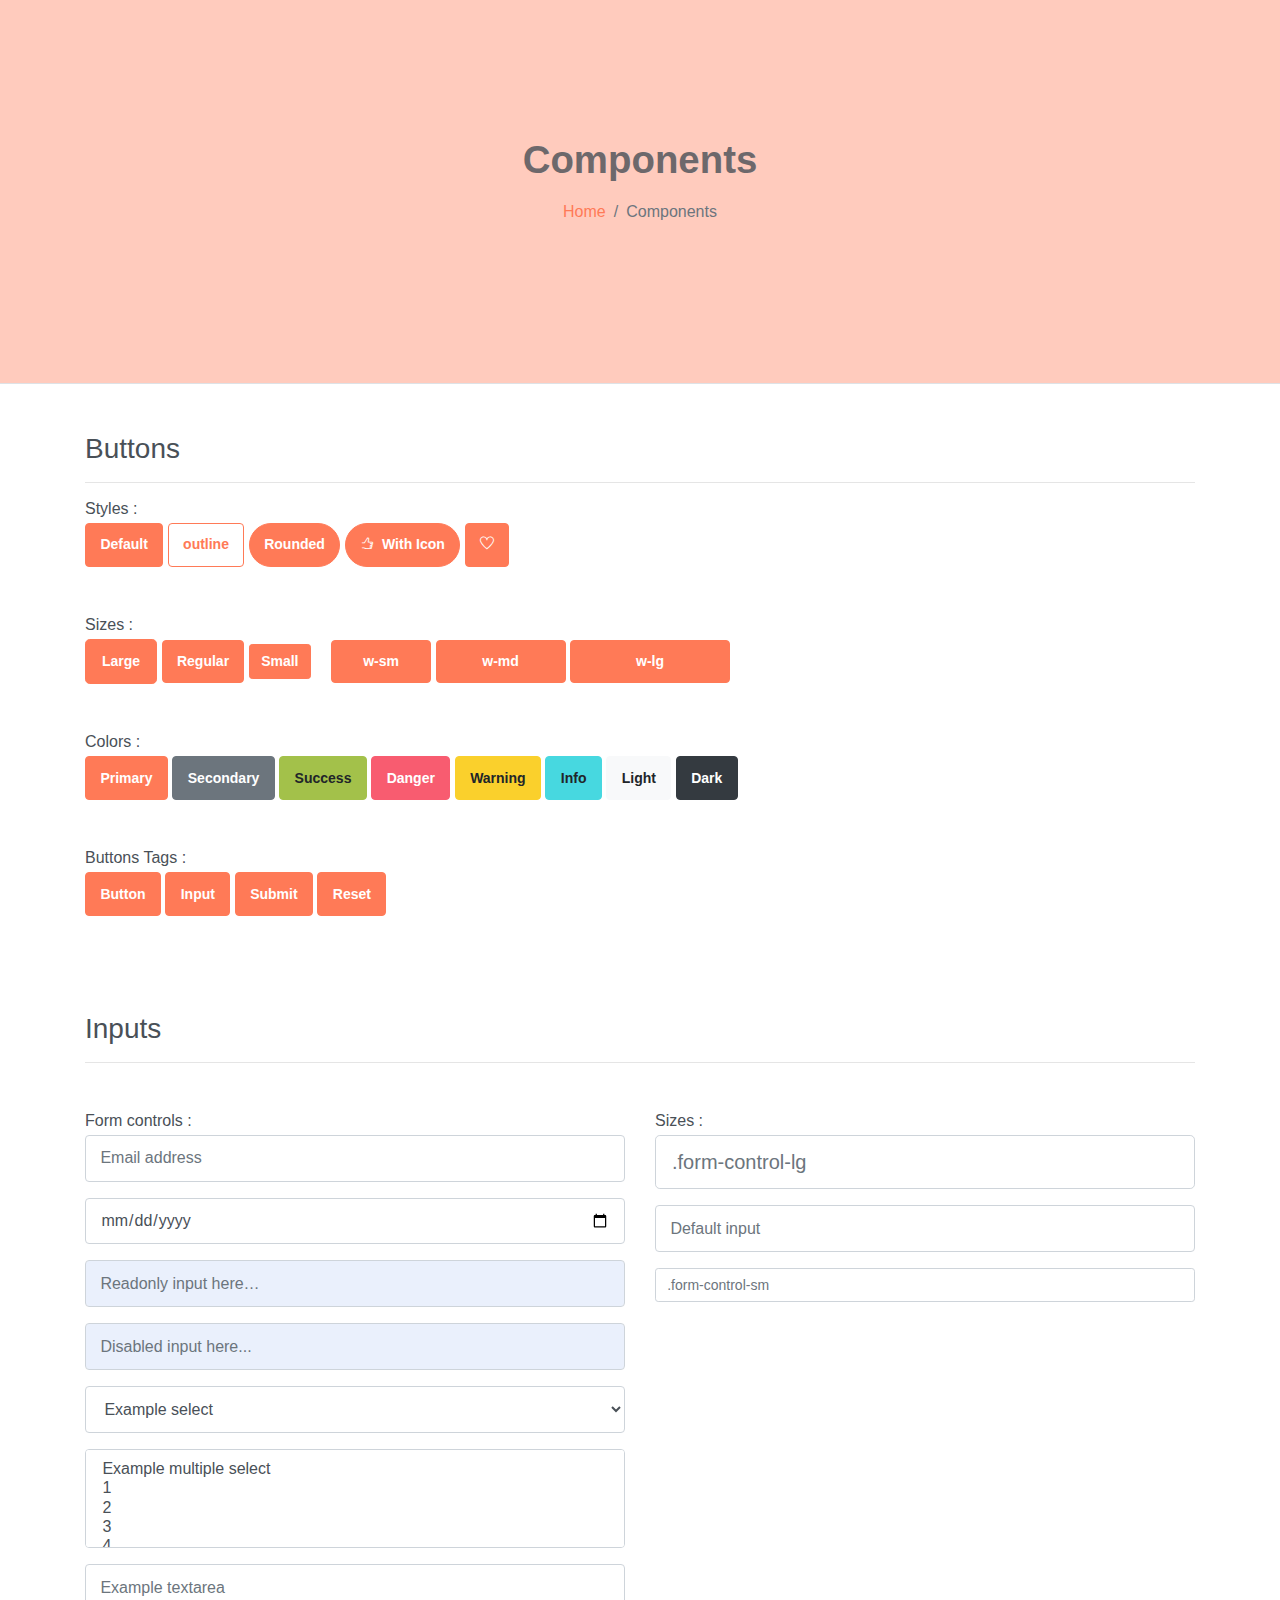
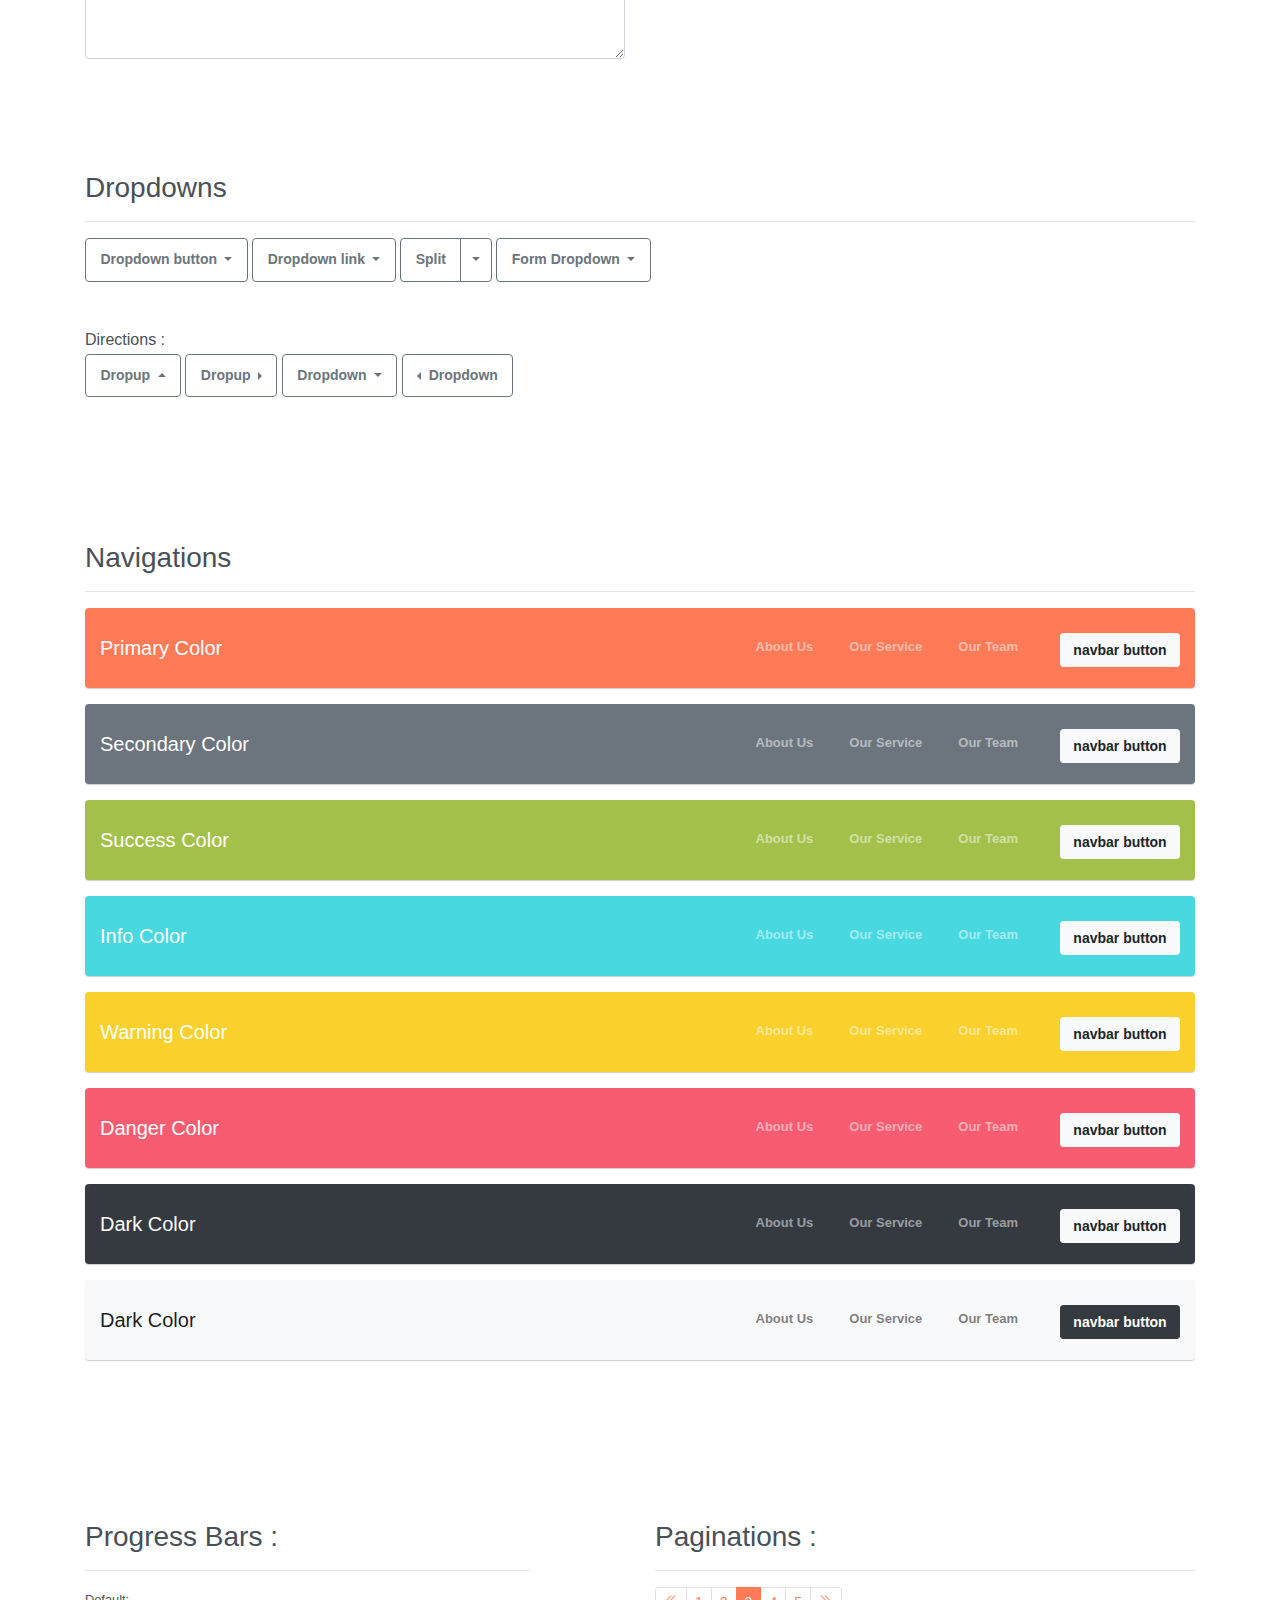
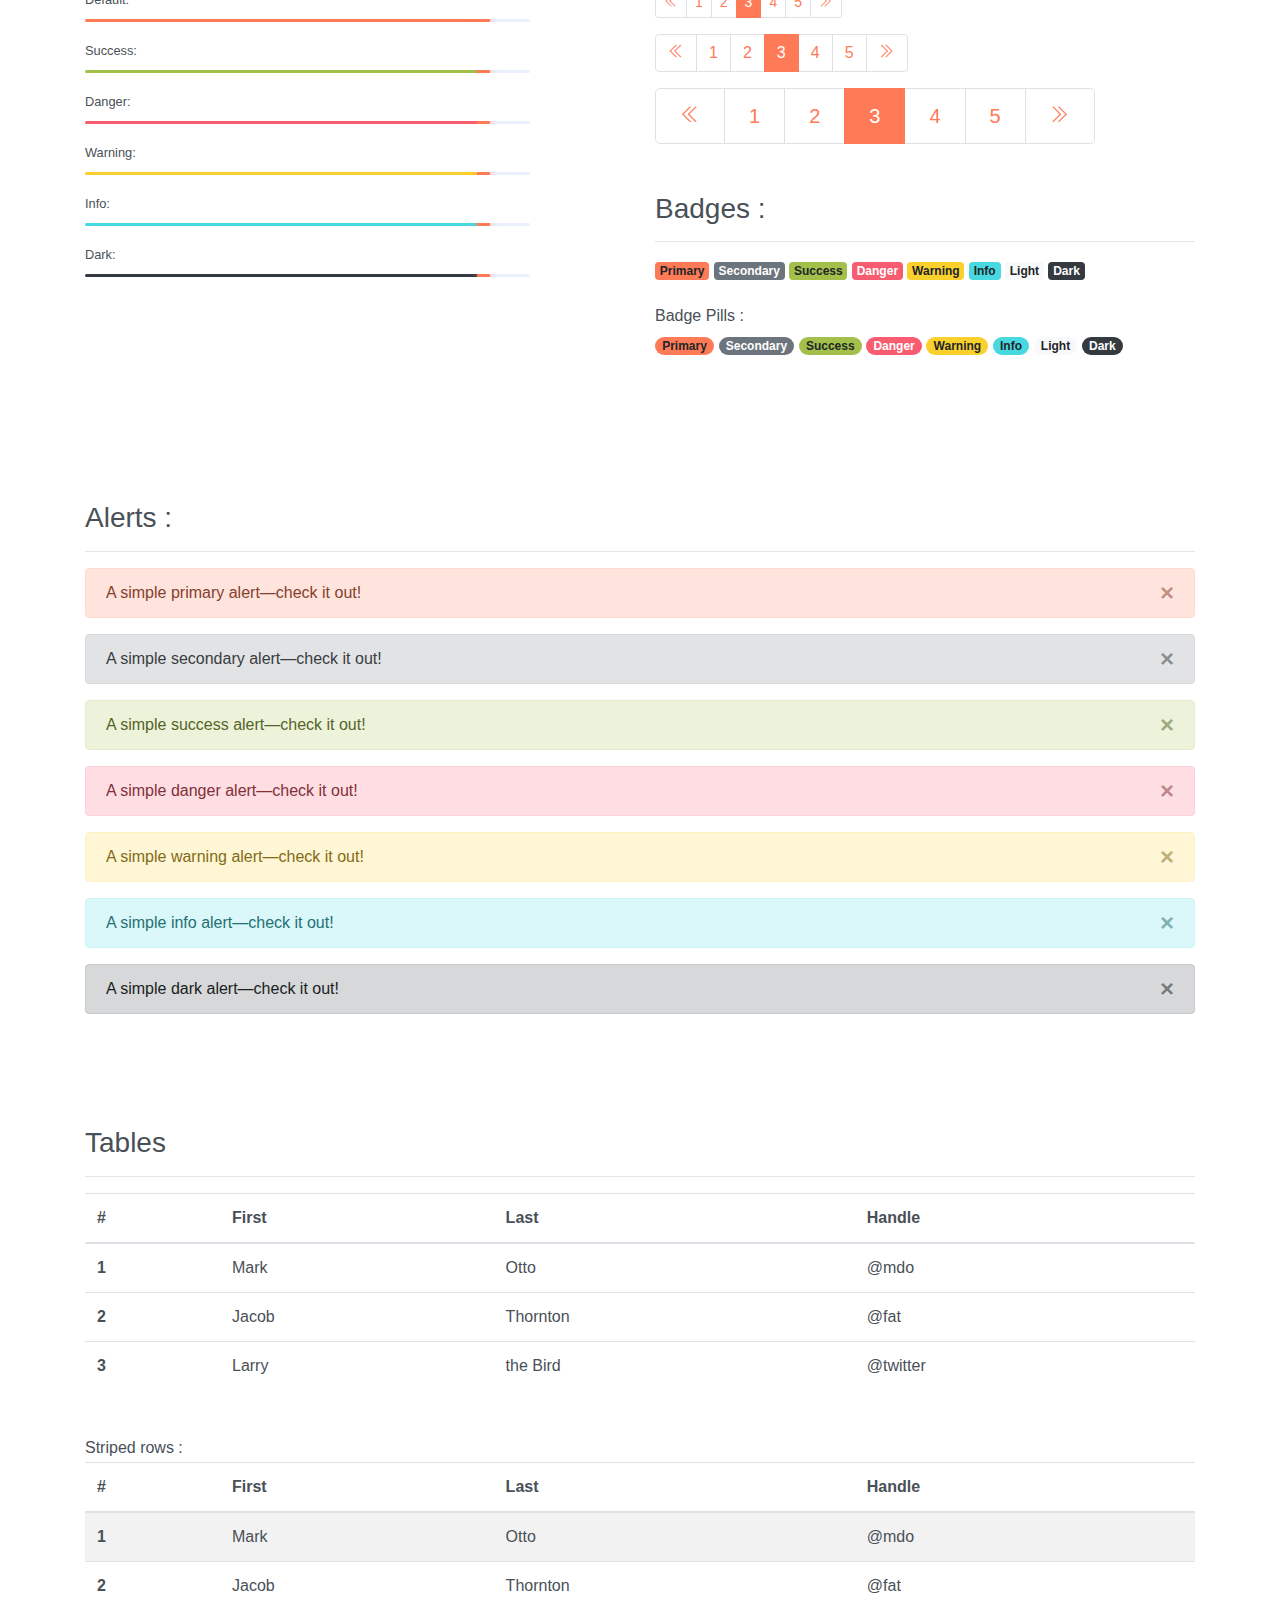
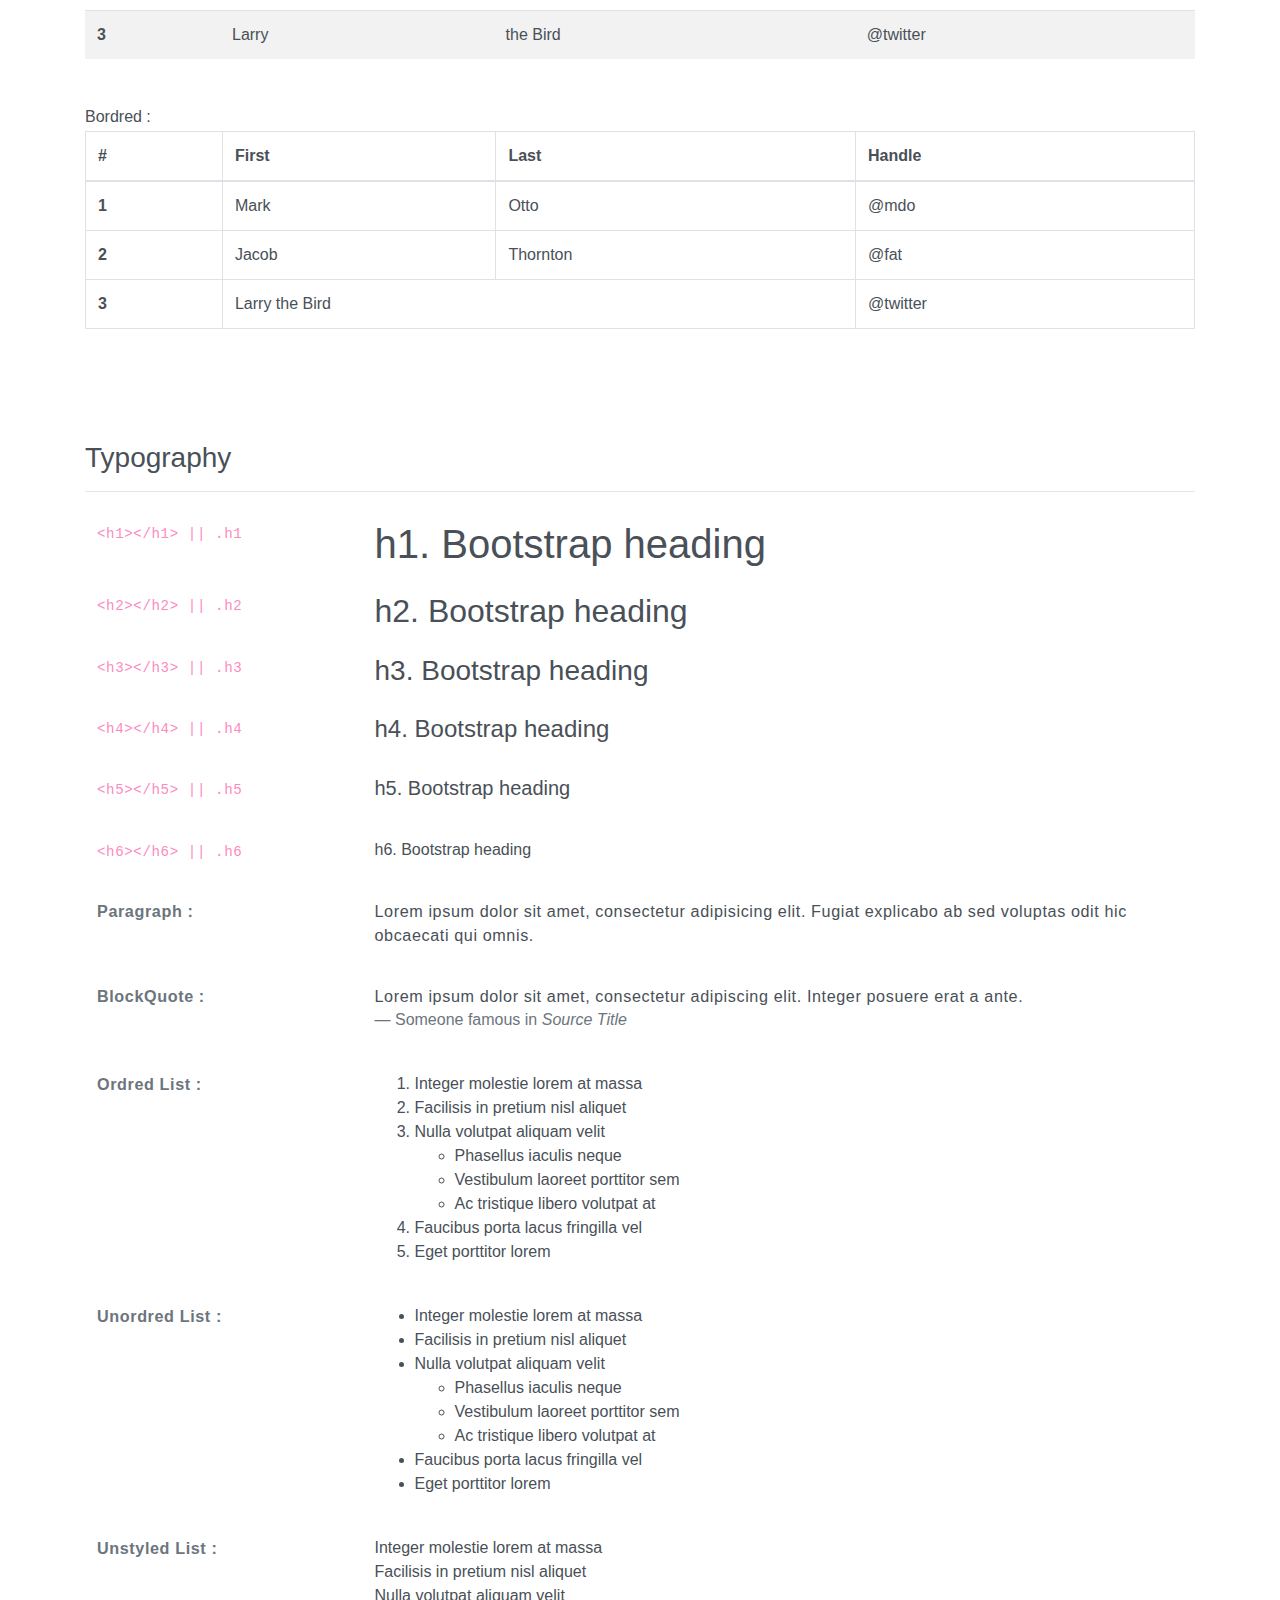
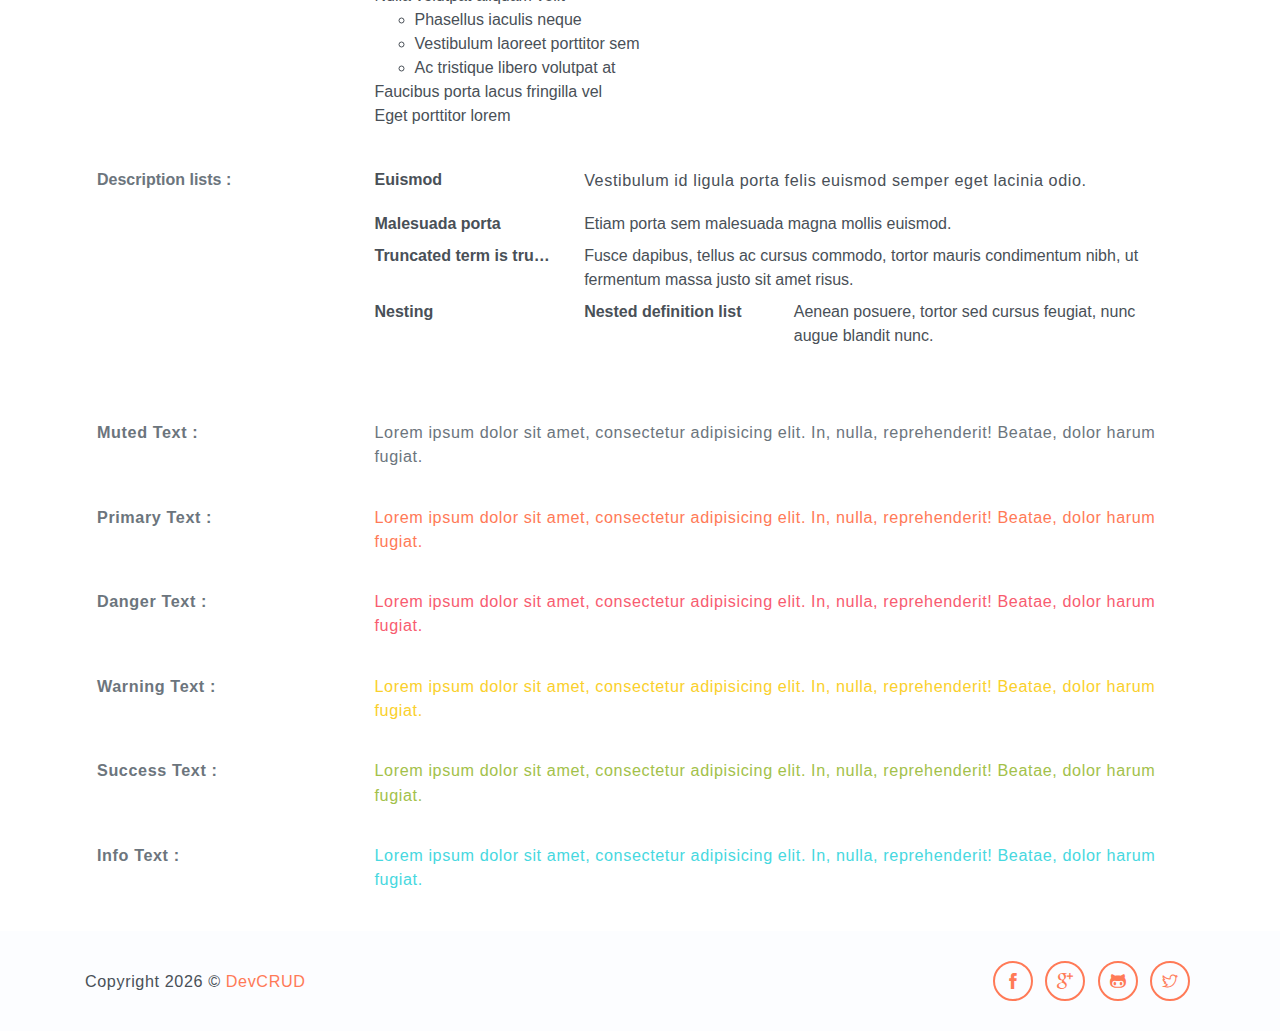
==== components.html @ 2255eb18 "Template changed" ====
<!DOCTYPE html>
<html lang="en">
<head>
   <meta charset="utf-8">
   <meta name="viewport" content="width=device-width, initial-scale=1, shrink-to-fit=no">
   <meta name="description" content="Start your development with Steller landing page.">
   <meta name="author" content="Devcrud">
   <title>Steller | Components</title>
   <!-- font icons -->
   <link rel="stylesheet" href="assets/vendors/themify-icons/css/themify-icons.css">
   <!-- Bootstrap + Steller  -->
   <link rel="stylesheet" href="assets/css/steller.css">
</head>
<body>

   <!-- Page Header -->
   <header class="header header-mini"> 
      <div class="header-title">Components</div> 
      <nav aria-label="breadcrumb">
         <ol class="breadcrumb">
            <li class="breadcrumb-item"><a href="/">Home</a></li>
            <li class="breadcrumb-item active" aria-current="page">Components</li>
         </ol>
      </nav>
   </header> <!-- End Of Page Header -->

   <!-- main content -->
   <div class="container">

      <!-- Buttons -->
      <h3 class="mt-5">Buttons</h3>
      <hr>
      <h6 class="section-secondary-title">Styles :</h6>
      <button class="btn btn-primary">Default</button>
      <button class="btn btn-outline-primary">outline</button>
      <button class="btn btn-primary rounded">Rounded</button>
      <button class="btn btn-primary rounded"><i class="ti-thumb-up pr-1"></i> With Icon</button>
      <button class="btn btn-primary circle"><i class="ti-heart"></i></button>

      <h6 class="section-secondary-title mt-5">Sizes :</h6>
      <button class="btn btn-primary btn-lg">Large</button>
      <button class="btn btn-primary ">Regular</button>
      <button class="btn btn-primary btn-sm">Small</button>
      <button class="btn btn-primary w-sm ml-3">w-sm</button>
      <button class="btn btn-primary w-md">w-md</button>
      <button class="btn btn-primary w-lg">w-lg</button>

      <h6 class="section-secondary-title mt-5">Colors :</h6>          
      <button type="button" class="btn btn-primary">Primary</button>
      <button type="button" class="btn btn-secondary">Secondary</button>
      <button type="button" class="btn btn-success">Success</button>
      <button type="button" class="btn btn-danger">Danger</button>
      <button type="button" class="btn btn-warning">Warning</button>
      <button type="button" class="btn btn-info">Info</button>
      <button type="button" class="btn btn-light">Light</button>
      <button type="button" class="btn btn-dark">Dark</button>

      <h6 class="section-secondary-title mt-5">Buttons Tags :</h6>
      <button class="btn btn-primary" type="submit">Button</button>
      <input class="btn btn-primary" type="button" value="Input">
      <input class="btn btn-primary" type="submit" value="Submit">
      <input class="btn btn-primary" type="reset" value="Reset">
      
      <!-- devider -->
      <div class="py-5"></div>

      <!-- Inputs -->
      <h3>Inputs</h3>
      <hr>
      <div class="row mt-5">
         <div class="col-md-6">
            <h6 class="section-secondary-title">Form controls :</h6>        
            <div class="form-group">
               <input type="email" class="form-control" id="exampleFormControlInput1" placeholder="Email address">
            </div>
            <div class="form-group">
               <input type="date" class="form-control" id="exampleFormControlInput1" placeholder="Date">
            </div>
            <div class="form-group">
               <input class="form-control" type="text" placeholder="Readonly input here…" readonly>
            </div>
            <div class="form-group">
               <input class="form-control" id="disabledInput" type="text" placeholder="Disabled input here..." disabled>
            </div>
            <div class="form-group">
               <select class="form-control" id="exampleFormControlSelect1">
                  <option>Example select</option>
                  <option>1</option>
                  <option>2</option>
                  <option>3</option>
                  <option>4</option>
                  <option>5</option>
               </select>
            </div>
            <div class="form-group">
               <select multiple class="form-control" id="exampleFormControlSelect2">
                  <option>Example multiple select</option>
                  <option>1</option>
                  <option>2</option>
                  <option>3</option>
                  <option>4</option>
                  <option>5</option>
               </select>
            </div>
            <div class="form-group">
               <textarea class="form-control" id="exampleFormControlTextarea1" rows="3" placeholder="Example textarea"></textarea>
            </div>
         </div>
         <div class="col-md-6">
            <h6 class="section-secondary-title">Sizes :</h6>    
            <div class="form-group">
               <input class="form-control form-control-lg" type="text" placeholder=".form-control-lg">             
            </div>
            <div class="form-group">
               <input class="form-control" type="text" placeholder="Default input">
            </div>
            <div class="form-group">
               <input class="form-control form-control-sm" type="text" placeholder=".form-control-sm"> 
            </div>
         </div>
      </div> <!-- end of inputs -->   

      <!-- devider -->
      <div class="py-5"></div>             

      <!-- Dropdowns -->
      <h3 class="components-section-title font-weight-normal">Dropdowns</h3>
      <hr>
      <div class="dropdown d-inline-block">
         <button class="btn btn-outline-secondary dropdown-toggle" type="button" id="dropdownMenuButton" data-toggle="dropdown" aria-haspopup="true" aria-expanded="false">
         Dropdown button
         </button>
         <div class="dropdown-menu" aria-labelledby="dropdownMenuButton">
         <a class="dropdown-item" href="#">Action</a>
         <a class="dropdown-item" href="#">Another action</a>
         <a class="dropdown-item" href="#">Something else here</a>
         </div>
      </div>
      <div class="dropdown d-inline-block">
         <a class="btn btn-outline-secondary dropdown-toggle" href="#" role="button" id="dropdownMenuLink" data-toggle="dropdown" aria-haspopup="true" aria-expanded="false">
            Dropdown link
         </a>
         <div class="dropdown-menu" aria-labelledby="dropdownMenuLink">
            <a class="dropdown-item" href="#">Action</a>
            <a class="dropdown-item" href="#">Another action</a>
            <a class="dropdown-item" href="#">Something else here</a>
         </div>
      </div>
      <div class="btn-group">
         <button type="button" class="btn btn-outline-secondary">Split</button>
         <button type="button" class="btn btn-outline-secondary dropdown-toggle dropdown-toggle-split" data-toggle="dropdown" aria-haspopup="true" aria-expanded="false">
         <span class="sr-only">Toggle Dropdown</span>
         </button>
         <div class="dropdown-menu">
            <a class="dropdown-item" href="#">Action</a>
            <a class="dropdown-item" href="#">Another action</a>
            <a class="dropdown-item" href="#">Something else here</a>
            <div class="dropdown-divider"></div>
            <a class="dropdown-item" href="#">Separated link</a>
         </div>
      </div>
      <div class="btn-group">
         <button class="btn btn-outline-secondary dropdown-toggle" type="button" id="dropdownMenuButton" data-toggle="dropdown" aria-haspopup="true" aria-expanded="false">
            Form Dropdown
         </button>
         <div class="dropdown-menu form">
            <form class="px-4 py-3">
               <div class="form-group">
                  <input type="email" class="form-control" id="exampleDropdownFormEmail1" placeholder="email@example.com">
               </div>
               <div class="form-group">
                  <input type="password" class="form-control" id="exampleDropdownFormPassword1" placeholder="Password">
               </div>
               <div class="form-check mb-3">
                  <input type="checkbox" class="form-check-input" id="dropdownCheck">
                  <label class="form-check-label" for="dropdownCheck">
                     Remember me
                  </label>
               </div>
               <button type="submit" class="btn btn-primary btn-block">Sign in</button>
            </form>
            <div class="dropdown-divider"></div>
            <a class="dropdown-item" href="#"><small>New around here? Sign up</small></a>
            <a class="dropdown-item" href="#"><small>Forgot password?</small></a>
         </div>
      </div>       
      <h6 class="section-secondary-title mt-5">Directions :</h6>  
      <div class="btn-group dropup">
         <button type="button" class="btn btn-outline-secondary dropdown-toggle" data-toggle="dropdown" aria-haspopup="true" aria-expanded="false">
            Dropup
         </button>
         <div class="dropdown-menu">
            <a class="dropdown-item" href="#">Action</a>
            <a class="dropdown-item" href="#">Another action</a>
            <a class="dropdown-item" href="#">Something else here</a>
            <div class="dropdown-divider"></div>
            <a class="dropdown-item" href="#">Separated link</a>
         </div>
      </div>
      <div class="btn-group dropright">
         <button type="button" class="btn btn-outline-secondary dropdown-toggle" data-toggle="dropdown" aria-haspopup="true" aria-expanded="false">
            Dropup
         </button>
         <div class="dropdown-menu">
            <a class="dropdown-item" href="#">Action</a>
            <a class="dropdown-item" href="#">Another action</a>
            <a class="dropdown-item" href="#">Something else here</a>
            <div class="dropdown-divider"></div>
            <a class="dropdown-item" href="#">Separated link</a>
         </div>
      </div>
      <div class="btn-group">
         <button type="button" class="btn btn-outline-secondary dropdown-toggle" data-toggle="dropdown" aria-haspopup="true" aria-expanded="false">
            Dropdown
         </button>
         <div class="dropdown-menu">
            <a class="dropdown-item" href="#">Action</a>
            <a class="dropdown-item" href="#">Another action</a>
            <a class="dropdown-item" href="#">Something else here</a>
            <div class="dropdown-divider"></div>
            <a class="dropdown-item" href="#">Separated link</a>
         </div>
      </div>
      <div class="btn-group dropleft">
         <button type="button" class="btn btn-outline-secondary dropdown-toggle" data-toggle="dropdown" aria-haspopup="true" aria-expanded="false">
            Dropdown
         </button>
         <div class="dropdown-menu">
            <a class="dropdown-item" href="#">Action</a>
            <a class="dropdown-item" href="#">Another action</a>
            <a class="dropdown-item" href="#">Something else here</a>
            <div class="dropdown-divider"></div>
            <a class="dropdown-item" href="#">Separated link</a>
         </div>
      </div> <!-- end of Dropdowns -->  

      <!-- devider -->
      <div class="py-5"></div>   

      <!-- navbars -->
      <h3 class="components-section-title font-weight-normal mt-5">Navigations</h3>
      <hr>
      <nav class="navbar navbar-expand-sm navbar-dark bg-primary rounded shadow mb-3">
         <div class="container">
            <a class="navbar-brand" href="#">Primary Color</a>
            <button class="navbar-toggler ml-auto" type="button" data-toggle="collapse" data-target="#navbarSupportedContent" aria-controls="navbarSupportedContent" aria-expanded="false" aria-label="Toggle navigation">
            <span class="navbar-toggler-icon"></span>
            </button>
            <div class="collapse navbar-collapse" id="navbarSupportedContent">
               <ul class="navbar-nav ml-auto"> 
                  <li class="nav-item">
                     <a class="nav-link" href="#about">About Us</a>
                  </li>
                  <li class="nav-item">
                     <a class="nav-link" href="#service">Our Service</a>
                  </li>
                  <li class="nav-item">
                     <a class="nav-link" href="#team">Our Team</a>
                  </li>
                  <li class="nav-item">
                     <a href="#book-table" class="ml-4 mt-1 btn btn-light btn-sm">navbar button</a>
                  </li>
               </ul>                       
            </div>
         </div>
      </nav>
      <nav class="navbar navbar-expand-sm navbar-dark bg-secondary rounded shadow mb-3">
         <div class="container">
            <a class="navbar-brand" href="#">Secondary Color</a>
            <button class="navbar-toggler ml-auto" type="button" data-toggle="collapse" data-target="#navbarSupportedContent" aria-controls="navbarSupportedContent" aria-expanded="false" aria-label="Toggle navigation">
            <span class="navbar-toggler-icon"></span>
            </button>
            <div class="collapse navbar-collapse" id="navbarSupportedContent">
               <ul class="navbar-nav ml-auto"> 
                  <li class="nav-item">
                     <a class="nav-link" href="#about">About Us</a>
                  </li>
                  <li class="nav-item">
                     <a class="nav-link" href="#service">Our Service</a>
                  </li>
                  <li class="nav-item">
                     <a class="nav-link" href="#team">Our Team</a>
                  </li>
                  <li class="nav-item">
                     <a href="#book-table" class="ml-4 mt-1 btn btn-light btn-sm">navbar button</a>
                  </li>
               </ul>                       
            </div>
         </div>
      </nav>
      <nav class="navbar navbar-expand-sm navbar-dark bg-success rounded shadow mb-3">
         <div class="container">
            <a class="navbar-brand" href="#">Success Color</a>
            <button class="navbar-toggler ml-auto" type="button" data-toggle="collapse" data-target="#navbarSupportedContent" aria-controls="navbarSupportedContent" aria-expanded="false" aria-label="Toggle navigation">
            <span class="navbar-toggler-icon"></span>
            </button>
            <div class="collapse navbar-collapse" id="navbarSupportedContent">
               <ul class="navbar-nav ml-auto"> 
                  <li class="nav-item">
                     <a class="nav-link" href="#about">About Us</a>
                  </li>
                  <li class="nav-item">
                     <a class="nav-link" href="#service">Our Service</a>
                  </li>
                  <li class="nav-item">
                     <a class="nav-link" href="#team">Our Team</a>
                  </li>
                  <li class="nav-item">
                     <a href="#book-table" class="ml-4 mt-1 btn btn-light btn-sm">navbar button</a>
                  </li>
               </ul>                       
            </div>
         </div>
      </nav>
      <nav class="navbar navbar-expand-sm navbar-dark bg-info rounded shadow mb-3">
         <div class="container">
            <a class="navbar-brand" href="#">Info Color</a>
            <button class="navbar-toggler ml-auto" type="button" data-toggle="collapse" data-target="#navbarSupportedContent" aria-controls="navbarSupportedContent" aria-expanded="false" aria-label="Toggle navigation">
            <span class="navbar-toggler-icon"></span>
            </button>
            <div class="collapse navbar-collapse" id="navbarSupportedContent">
               <ul class="navbar-nav ml-auto"> 
                  <li class="nav-item">
                     <a class="nav-link" href="#about">About Us</a>
                  </li>
                  <li class="nav-item">
                     <a class="nav-link" href="#service">Our Service</a>
                  </li>
                  <li class="nav-item">
                     <a class="nav-link" href="#team">Our Team</a>
                  </li>
                  <li class="nav-item">
                     <a href="#book-table" class="ml-4 mt-1 btn btn-light btn-sm">navbar button</a>
                  </li>
               </ul>                       
            </div>
         </div>
      </nav>
      <nav class="navbar navbar-expand-sm navbar-dark bg-warning rounded shadow mb-3">
         <div class="container">
            <a class="navbar-brand" href="#">Warning Color</a>
            <button class="navbar-toggler ml-auto" type="button" data-toggle="collapse" data-target="#navbarSupportedContent" aria-controls="navbarSupportedContent" aria-expanded="false" aria-label="Toggle navigation">
            <span class="navbar-toggler-icon"></span>
            </button>
            <div class="collapse navbar-collapse" id="navbarSupportedContent">
               <ul class="navbar-nav ml-auto"> 
                  <li class="nav-item">
                     <a class="nav-link" href="#about">About Us</a>
                  </li>
                  <li class="nav-item">
                     <a class="nav-link" href="#service">Our Service</a>
                  </li>
                  <li class="nav-item">
                     <a class="nav-link" href="#team">Our Team</a>
                  </li>
                  <li class="nav-item">
                     <a href="#book-table" class="ml-4 mt-1 btn btn-light btn-sm">navbar button</a>
                  </li>
               </ul>                       
            </div>
         </div>
      </nav>
      <nav class="navbar navbar-expand-sm navbar-dark bg-danger rounded shadow mb-3">
         <div class="container">
            <a class="navbar-brand" href="#">Danger Color</a>
            <button class="navbar-toggler ml-auto" type="button" data-toggle="collapse" data-target="#navbarSupportedContent" aria-controls="navbarSupportedContent" aria-expanded="false" aria-label="Toggle navigation">
            <span class="navbar-toggler-icon"></span>
            </button>
            <div class="collapse navbar-collapse" id="navbarSupportedContent">
               <ul class="navbar-nav ml-auto"> 
                  <li class="nav-item">
                     <a class="nav-link" href="#about">About Us</a>
                  </li>
                  <li class="nav-item">
                     <a class="nav-link" href="#service">Our Service</a>
                  </li>
                  <li class="nav-item">
                     <a class="nav-link" href="#team">Our Team</a>
                  </li>
                  <li class="nav-item">
                     <a href="#book-table" class="ml-4 mt-1 btn btn-light btn-sm">navbar button</a>
                  </li>
               </ul>                       
            </div>
         </div>
      </nav>
      <nav class="navbar navbar-expand-sm navbar-dark bg-dark rounded shadow mb-3">
         <div class="container">
            <a class="navbar-brand" href="#">Dark Color</a>
            <button class="navbar-toggler ml-auto" type="button" data-toggle="collapse" data-target="#navbarSupportedContent" aria-controls="navbarSupportedContent" aria-expanded="false" aria-label="Toggle navigation">
            <span class="navbar-toggler-icon"></span>
            </button>
            <div class="collapse navbar-collapse" id="navbarSupportedContent">
               <ul class="navbar-nav ml-auto"> 
                  <li class="nav-item">
                     <a class="nav-link" href="#about">About Us</a>
                  </li>
                  <li class="nav-item">
                     <a class="nav-link" href="#service">Our Service</a>
                  </li>
                  <li class="nav-item">
                     <a class="nav-link" href="#team">Our Team</a>
                  </li>
                  <li class="nav-item">
                     <a href="#book-table" class="ml-4 mt-1 btn btn-light btn-sm">navbar button</a>
                  </li>
               </ul>                       
            </div>
         </div>
      </nav>
      <nav class="navbar navbar-expand-sm navbar-light bg-light rounded shadow mb-3">
         <div class="container">
            <a class="navbar-brand" href="#">Dark Color</a>
            <button class="navbar-toggler ml-auto" type="button" data-toggle="collapse" data-target="#navbarSupportedContent" aria-controls="navbarSupportedContent" aria-expanded="false" aria-label="Toggle navigation">
            <span class="navbar-toggler-icon"></span>
            </button>
            <div class="collapse navbar-collapse" id="navbarSupportedContent">
               <ul class="navbar-nav ml-auto"> 
                  <li class="nav-item">
                     <a class="nav-link" href="#about">About Us</a>
                  </li>
                  <li class="nav-item">
                     <a class="nav-link" href="#service">Our Service</a>
                  </li>
                  <li class="nav-item">
                     <a class="nav-link" href="#team">Our Team</a>
                  </li>
                  <li class="nav-item">
                     <a href="#book-table" class="ml-4 mt-1 btn btn-dark btn-sm">navbar button</a>
                  </li>
               </ul>                       
            </div>
         </div>
      </nav>
      <!-- End of navbars -->

      <!-- devider -->
      <div class="py-5"></div>   
      
      <!-- progress bars -->
      <div class="row justify-content-between">
         <div class="col-md-5">
            <h3 class="components-section-title font-weight-normal mt-5">Progress Bars :</h3>
            <hr>
            <small>Default: </small>
            <div class="progress mt-2 mb-3">
               <div class="progress-bar" role="progressbar" style="width: 90%" aria-valuenow="25" aria-valuemin="0" aria-valuemax="100"><span>90%</span></div>
            </div>
            <small>Success:</small>
            <div class="progress mt-2 mb-3">
               <div class="progress-bar bg-success" role="progressbar" style="width: 90%" aria-valuenow="25" aria-valuemin="0" aria-valuemax="100"><span>90%</span></div>
            </div>
            <small>Danger:</small>
            <div class="progress mt-2 mb-3">
               <div class="progress-bar bg-danger" role="progressbar" style="width: 90%" aria-valuenow="25" aria-valuemin="0" aria-valuemax="100"><span>90%</span></div>
            </div>
            <small>Warning:</small>
            <div class="progress mt-2 mb-3">
               <div class="progress-bar bg-warning" role="progressbar" style="width: 90%" aria-valuenow="25" aria-valuemin="0" aria-valuemax="100"><span>90%</span></div>
            </div>
            <small>Info:</small>
            <div class="progress mt-2 mb-3">
               <div class="progress-bar bg-info" role="progressbar" style="width: 90%" aria-valuenow="25" aria-valuemin="0" aria-valuemax="100"><span>90%</span></div>
            </div>
            <small>Dark:</small>
            <div class="progress mt-2 mb-3">
               <div class="progress-bar bg-dark" role="progressbar" style="width: 90%" aria-valuenow="25" aria-valuemin="0" aria-valuemax="100"><span>90%</span></div>
            </div>
         </div>
         <div class="col-md-6">
            <h3 class="components-section-title font-weight-normal mt-5">Paginations :</h3>
            <hr>
            <nav aria-label="Page navigation example">
               <ul class="pagination pagination-sm">
                  <li class="page-item"><a class="page-link" href="#"><i class="ti-angle-double-left"></i></a></li>
                  <li class="page-item"><a class="page-link" href="#">1</a></li>
                  <li class="page-item"><a class="page-link" href="#">2</a></li>
                  <li class="page-item active"><a class="page-link" href="#">3</a></li>
                  <li class="page-item"><a class="page-link" href="#">4</a></li>
                  <li class="page-item"><a class="page-link" href="#">5</a></li>
                  <li class="page-item"><a class="page-link" href="#"><i class="ti-angle-double-right"></i></a></li>
               </ul>
            </nav>
            <nav aria-label="Page navigation example">
               <ul class="pagination">
               <li class="page-item"><a class="page-link" href="#"><i class="ti-angle-double-left"></i></a></li>
                  <li class="page-item"><a class="page-link" href="#">1</a></li>
                  <li class="page-item"><a class="page-link" href="#">2</a></li>
                  <li class="page-item active"><a class="page-link" href="#">3</a></li>
                  <li class="page-item"><a class="page-link" href="#">4</a></li>
                  <li class="page-item"><a class="page-link" href="#">5</a></li>
                  <li class="page-item"><a class="page-link" href="#"><i class="ti-angle-double-right"></i></a></li>
               </ul>
            </nav>
            <nav aria-label="Page navigation example">
               <ul class="pagination pagination-lg">
                  <li class="page-item"><a class="page-link" href="#"><i class="ti-angle-double-left"></i></a></li>
                  <li class="page-item"><a class="page-link" href="#">1</a></li>
                  <li class="page-item"><a class="page-link" href="#">2</a></li>
                  <li class="page-item active"><a class="page-link" href="#">3</a></li>
                  <li class="page-item"><a class="page-link" href="#">4</a></li>
                  <li class="page-item"><a class="page-link" href="#">5</a></li>
                  <li class="page-item"><a class="page-link" href="#"><i class="ti-angle-double-right"></i></a></li>
               </ul>
            </nav>

            <!-- Badges -->
            <h3 class="components-section-title font-weight-normal mt-5">Badges :</h3>
            <hr>
            <span class="badge badge-primary">Primary</span>
            <span class="badge badge-secondary">Secondary</span>
            <span class="badge badge-success">Success</span>
            <span class="badge badge-danger">Danger</span>
            <span class="badge badge-warning">Warning</span>
            <span class="badge badge-info">Info</span>
            <span class="badge badge-light">Light</span>
            <span class="badge badge-dark">Dark</span>
            <h6 class="section-secondary-title mt-4 mb-2">Badge Pills :</h6>
            <span class="badge badge-pill badge-primary">Primary</span>
            <span class="badge badge-pill badge-secondary">Secondary</span>
            <span class="badge badge-pill badge-success">Success</span>
            <span class="badge badge-pill badge-danger">Danger</span>
            <span class="badge badge-pill badge-warning">Warning</span>
            <span class="badge badge-pill badge-info">Info</span>
            <span class="badge badge-pill badge-light">Light</span>
            <span class="badge badge-pill badge-dark">Dark</span>
         </div>
      </div> <!-- End of Progress bars -->

      <!-- devider -->
      <div class="py-5"></div>  

      <!-- Alerts -->
      <h3 class="components-section-title font-weight-normal mt-5">Alerts :</h3>
      <hr>
      <div class="alert alert-primary alert-dismissible fade show" role="alert">
         A simple primary alert—check it out!
         <button type="button" class="close" data-dismiss="alert" aria-label="Close">
            <span aria-hidden="true">&times;</span>
         </button>
      </div>
      <div class="alert alert-secondary alert-dismissible fade show" role="alert">
         A simple secondary alert—check it out!
         <button type="button" class="close" data-dismiss="alert" aria-label="Close">
            <span aria-hidden="true">&times;</span>
         </button>
      </div>
      <div class="alert alert-success alert-dismissible fade show" role="alert">
         A simple success alert—check it out!
         <button type="button" class="close" data-dismiss="alert" aria-label="Close">
            <span aria-hidden="true">&times;</span>
         </button>
      </div>
      <div class="alert alert-danger alert-dismissible fade show" role="alert">
         A simple danger alert—check it out!
         <button type="button" class="close" data-dismiss="alert" aria-label="Close">
            <span aria-hidden="true">&times;</span>
         </button>
      </div>
      <div class="alert alert-warning alert-dismissible fade show" role="alert">
         A simple warning alert—check it out!
         <button type="button" class="close" data-dismiss="alert" aria-label="Close">
            <span aria-hidden="true">&times;</span>
         </button>
      </div>
      <div class="alert alert-info alert-dismissible fade show" role="alert">
         A simple info alert—check it out!
         <button type="button" class="close" data-dismiss="alert" aria-label="Close">
            <span aria-hidden="true">&times;</span>
         </button>
      </div>
      <div class="alert alert-dark alert-dismissible fade show" role="alert">
         A simple dark alert—check it out!
         <button type="button" class="close" data-dismiss="alert" aria-label="Close">
            <span aria-hidden="true">&times;</span>
         </button>
      </div>
      <!-- end of alerts -->

      <!-- devider -->
      <div class="py-5"></div> 
   
      <!-- tables -->
      <h3 class="components-section-title">Tables</h3>
      <hr>
      <table class="table">
         <thead>
            <tr>
               <th scope="col">#</th>
               <th scope="col">First</th>
               <th scope="col">Last</th>
               <th scope="col">Handle</th>
            </tr>
         </thead>
         <tbody>
            <tr>
               <th scope="row">1</th>
               <td>Mark</td>
               <td>Otto</td>
               <td>@mdo</td>
            </tr>
            <tr>
               <th scope="row">2</th>
               <td>Jacob</td>
               <td>Thornton</td>
               <td>@fat</td>
            </tr>
            <tr>
               <th scope="row">3</th>
               <td>Larry</td>
               <td>the Bird</td>
               <td>@twitter</td>
            </tr>
         </tbody>
      </table>

      <h6 class="section-secondary-title mt-5">Striped rows :</h6>
      <table class="table table-striped">
         <thead>
            <tr>
               <th scope="col">#</th>
               <th scope="col">First</th>
               <th scope="col">Last</th>
               <th scope="col">Handle</th>
            </tr>
         </thead>
         <tbody>
            <tr>
               <th scope="row">1</th>
               <td>Mark</td>
               <td>Otto</td>
               <td>@mdo</td>
            </tr>
            <tr>
               <th scope="row">2</th>
               <td>Jacob</td>
               <td>Thornton</td>
               <td>@fat</td>
            </tr>
            <tr>
               <th scope="row">3</th>
               <td>Larry</td>
               <td>the Bird</td>
               <td>@twitter</td>
            </tr>
         </tbody>
      </table>

      <h6 class="section-secondary-title mt-5">Bordred :</h6>
      <table class="table table-bordered">
         <thead>
            <tr>
               <th scope="col">#</th>
               <th scope="col">First</th>
               <th scope="col">Last</th>
               <th scope="col">Handle</th>
            </tr>
         </thead>
         <tbody>
            <tr>
               <th scope="row">1</th>
               <td>Mark</td>
               <td>Otto</td>
               <td>@mdo</td>
            </tr>
            <tr>
               <th scope="row">2</th>
               <td>Jacob</td>
               <td>Thornton</td>
               <td>@fat</td>
            </tr>
            <tr>
               <th scope="row">3</th>
               <td colspan="2">Larry the Bird</td>
               <td>@twitter</td>
            </tr>
         </tbody>
      </table>
      <!-- end of tables -->

      <!-- devider -->
      <div class="py-5"></div> 

      <!-- typography -->
      <h3 class="components-section-title">Typography</h3>
      <hr>
     
      <table class="table table-borderless v-align-center">
         <tbody>
            <tr>
               <td>
                  <p><code class="highlighter-rouge">&lt;h1&gt;&lt;/h1&gt; || .h1</code></p>
               </td>
               <td class="w-75"><span class="h1">h1. Bootstrap heading</span></td>
            </tr>
            <tr>
               <td>
                  <p><code class="highlighter-rouge">&lt;h2&gt;&lt;/h2&gt; || .h2</code></p>
               </td>
               <td><span class="h2">h2. Bootstrap heading</span></td>
            </tr>
            <tr>
               <td>
                  <p><code class="highlighter-rouge">&lt;h3&gt;&lt;/h3&gt; || .h3</code></p>
               </td>
               <td><span class="h3">h3. Bootstrap heading</span></td>
            </tr>
            <tr>
               <td>
                  <p><code class="highlighter-rouge">&lt;h4&gt;&lt;/h4&gt; || .h4</code></p>
               </td>
               <td><span class="h4">h4. Bootstrap heading</span></td>
            </tr>
            <tr>
               <td>
                  <p><code class="highlighter-rouge">&lt;h5&gt;&lt;/h5&gt; || .h5</code></p>
               </td>
               <td><span class="h5">h5. Bootstrap heading</span></td>
            </tr>
            <tr>
               <td>
                  <p><code class="highlighter-rouge">&lt;h6&gt;&lt;/h6&gt; || .h6</code></p>
               </td>
               <td><span class="h6">h6. Bootstrap heading</span></td>
            </tr>
            <tr>
               <td>
                  <p class="font-weight-bold text-muted">Paragraph :</p>
               </td>
               <td><p>Lorem ipsum dolor sit amet, consectetur adipisicing elit. Fugiat explicabo ab sed voluptas odit hic obcaecati qui omnis.</p></td>
            </tr>
            <tr>
               <td>
                  <p class="font-weight-bold text-muted">BlockQuote :</p>
               </td>
               <td>
                  <blockquote class="blockquote">
                     <p class="mb-0">Lorem ipsum dolor sit amet, consectetur adipiscing elit. Integer posuere erat a ante.</p>
                     <footer class="blockquote-footer">Someone famous in <cite title="Source Title">Source Title</cite></footer>
                  </blockquote>
               </td>
            </tr>

            <tr>
               <td><p class="font-weight-bold text-muted">Ordred List :</p></td>
               <td>
                  <ol>
                     <li>Integer molestie lorem at massa</li>
                     <li>Facilisis in pretium nisl aliquet</li>
                     <li>Nulla volutpat aliquam velit
                        <ul>
                           <li>Phasellus iaculis neque</li>
                           <li>Vestibulum laoreet porttitor sem</li>
                           <li>Ac tristique libero volutpat at</li>
                        </ul>
                     </li>
                     <li>Faucibus porta lacus fringilla vel</li>
                     <li>Eget porttitor lorem</li>
                  </ol>
               </td>
            </tr>
            <tr>
               <td><p class="font-weight-bold text-muted">Unordred List :</p></td>
               <td>
                  <ul >
                     <li>Integer molestie lorem at massa</li>
                     <li>Facilisis in pretium nisl aliquet</li>
                     <li>Nulla volutpat aliquam velit
                        <ul>
                           <li>Phasellus iaculis neque</li>
                           <li>Vestibulum laoreet porttitor sem</li>
                           <li>Ac tristique libero volutpat at</li>
                        </ul>
                     </li>
                     <li>Faucibus porta lacus fringilla vel</li>
                     <li>Eget porttitor lorem</li>
                  </ul>
               </td>
            </tr>
            <tr>
               <td><p class="font-weight-bold text-muted">Unstyled List :</p></td>
               <td>
                  <ul class="list-unstyled">
                     <li>Integer molestie lorem at massa</li>
                     <li>Facilisis in pretium nisl aliquet</li>
                     <li>Nulla volutpat aliquam velit
                        <ul>
                           <li>Phasellus iaculis neque</li>
                           <li>Vestibulum laoreet porttitor sem</li>
                           <li>Ac tristique libero volutpat at</li>
                        </ul>
                     </li>
                     <li>Faucibus porta lacus fringilla vel</li>
                     <li>Eget porttitor lorem</li>
                  </ul>
               </td>
            </tr>
            <tr>
               <td class="font-weight-bold text-muted">Description lists : </td>
               <td>
                  <dl class="row">
                     <dt class="col-sm-3">Euismod</dt>
                     <dd class="col-sm-9">
                        <p>Vestibulum id ligula porta felis euismod semper eget lacinia odio.</p>
                     </dd>

                     <dt class="col-sm-3">Malesuada porta</dt>
                     <dd class="col-sm-9">Etiam porta sem malesuada magna mollis euismod.</dd>

                     <dt class="col-sm-3 text-truncate">Truncated term is truncated</dt>
                     <dd class="col-sm-9">Fusce dapibus, tellus ac cursus commodo, tortor mauris condimentum nibh, ut fermentum massa justo sit amet risus.</dd>

                     <dt class="col-sm-3">Nesting</dt>
                     <dd class="col-sm-9">
                        <dl class="row">
                           <dt class="col-sm-4">Nested definition list</dt>
                           <dd class="col-sm-8">Aenean posuere, tortor sed cursus feugiat, nunc augue blandit nunc.</dd>
                        </dl>
                     </dd>
                  </dl>
               </td>
            </tr>
            <tr>
               <td>
                  <p class="font-weight-bold text-muted">Muted Text :</p>
               </td>
               <td>
                  <p class="text-muted">Lorem ipsum dolor sit amet, consectetur adipisicing elit. In, nulla, reprehenderit! Beatae, dolor harum fugiat.</p>
               </td>
            </tr>
            <tr>
               <td>
                  <p class="font-weight-bold text-muted">Primary Text :</p>
               </td>
               <td>
                  <p class="text-primary">Lorem ipsum dolor sit amet, consectetur adipisicing elit. In, nulla, reprehenderit! Beatae, dolor harum fugiat.</p>
               </td>
            </tr>
            <tr>
               <td>
                  <p class="font-weight-bold text-muted">Danger Text :</p>
               </td>
               <td>
                  <p class="text-danger">Lorem ipsum dolor sit amet, consectetur adipisicing elit. In, nulla, reprehenderit! Beatae, dolor harum fugiat.</p>
               </td>
            </tr>
            <tr>
               <td>
                  <p class="font-weight-bold text-muted">Warning Text :</p>
               </td>
               <td>
                  <p class="text-warning">Lorem ipsum dolor sit amet, consectetur adipisicing elit. In, nulla, reprehenderit! Beatae, dolor harum fugiat.</p>
               </td>
            </tr>
            <tr>
               <td>
                  <p class="font-weight-bold text-muted">Success Text :</p>
               </td>
               <td>
                  <p class="text-success">Lorem ipsum dolor sit amet, consectetur adipisicing elit. In, nulla, reprehenderit! Beatae, dolor harum fugiat.</p>
               </td>
            </tr>
            <tr>
               <td>
                  <p class="font-weight-bold text-muted">Info Text :</p>
               </td>
               <td>
                  <p class="text-info">Lorem ipsum dolor sit amet, consectetur adipisicing elit. In, nulla, reprehenderit! Beatae, dolor harum fugiat.</p>
               </td>
            </tr>
         </tbody>
      </table>
   </div>
   <!-- end of typography -->

   <!-- Page Footer -->
    <footer class="page-footer">
        <div class="container">
            <div class="row align-items-center">
                <div class="col-sm-6">
                    <p>Copyright <script>document.write(new Date().getFullYear())</script> &copy; <a href="http://www.devcrud.com" target="_blank">DevCRUD</a></p>
                </div>
                <div class="col-sm-6">
                    <div class="socials">
                        <a class="social-item" href="javascript:void(0)"><i class="ti-facebook"></i></a>
                        <a class="social-item" href="javascript:void(0)"><i class="ti-google"></i></a>
                        <a class="social-item" href="javascript:void(0)"><i class="ti-github"></i></a>
                        <a class="social-item" href="javascript:void(0)"><i class="ti-twitter"></i></a>
                    </div>
                </div>
            </div>
        </div>
    </footer> 
    <!-- End of page footer -->
   
   <!-- core  -->
    <script src="assets/vendors/jquery/jquery-3.4.1.js"></script>
   <script src="assets/vendors/bootstrap/bootstrap.bundle.js"></script>

    <!-- steller js -->
    <script src="assets/js/steller.js"></script>

</body>
</html>
---- assets/vendors/themify-icons/css/themify-icons.css ----
@font-face {
	font-family: 'themify';
	src:url("../fonts/themify.eot?-fvbane");
	src:url("../fonts/themify.eot?#iefix-fvbane") format("embedded-opentype"),
		url("../fonts/themify.woff?-fvbane") format("woff"),
		url("../fonts/themify.ttf?-fvbane") format("truetype"),
		url("../fonts/themify.svg?-fvbane#themify") format("svg");
	font-weight: normal;
	font-style: normal;
}

[class^="ti-"], [class*=" ti-"] {
	font-family: 'themify';
	speak: none;
	font-style: normal;
	font-weight: normal;
	font-variant: normal;
	text-transform: none;
	line-height: 1;

	/* Better Font Rendering =========== */
	-webkit-font-smoothing: antialiased;
	-moz-osx-font-smoothing: grayscale;
}

.ti-wand:before {
	content: "\e600";
}
.ti-volume:before {
	content: "\e601";
}
.ti-user:before {
	content: "\e602";
}
.ti-unlock:before {
	content: "\e603";
}
.ti-unlink:before {
	content: "\e604";
}
.ti-trash:before {
	content: "\e605";
}
.ti-thought:before {
	content: "\e606";
}
.ti-target:before {
	content: "\e607";
}
.ti-tag:before {
	content: "\e608";
}
.ti-tablet:before {
	content: "\e609";
}
.ti-star:before {
	content: "\e60a";
}
.ti-spray:before {
	content: "\e60b";
}
.ti-signal:before {
	content: "\e60c";
}
.ti-shopping-cart:before {
	content: "\e60d";
}
.ti-shopping-cart-full:before {
	content: "\e60e";
}
.ti-settings:before {
	content: "\e60f";
}
.ti-search:before {
	content: "\e610";
}
.ti-zoom-in:before {
	content: "\e611";
}
.ti-zoom-out:before {
	content: "\e612";
}
.ti-cut:before {
	content: "\e613";
}
.ti-ruler:before {
	content: "\e614";
}
.ti-ruler-pencil:before {
	content: "\e615";
}
.ti-ruler-alt:before {
	content: "\e616";
}
.ti-bookmark:before {
	content: "\e617";
}
.ti-bookmark-alt:before {
	content: "\e618";
}
.ti-reload:before {
	content: "\e619";
}
.ti-plus:before {
	content: "\e61a";
}
.ti-pin:before {
	content: "\e61b";
}
.ti-pencil:before {
	content: "\e61c";
}
.ti-pencil-alt:before {
	content: "\e61d";
}
.ti-paint-roller:before {
	content: "\e61e";
}
.ti-paint-bucket:before {
	content: "\e61f";
}
.ti-na:before {
	content: "\e620";
}
.ti-mobile:before {
	content: "\e621";
}
.ti-minus:before {
	content: "\e622";
}
.ti-medall:before {
	content: "\e623";
}
.ti-medall-alt:before {
	content: "\e624";
}
.ti-marker:before {
	content: "\e625";
}
.ti-marker-alt:before {
	content: "\e626";
}
.ti-arrow-up:before {
	content: "\e627";
}
.ti-arrow-right:before {
	content: "\e628";
}
.ti-arrow-left:before {
	content: "\e629";
}
.ti-arrow-down:before {
	content: "\e62a";
}
.ti-lock:before {
	content: "\e62b";
}
.ti-location-arrow:before {
	content: "\e62c";
}
.ti-link:before {
	content: "\e62d";
}
.ti-layout:before {
	content: "\e62e";
}
.ti-layers:before {
	content: "\e62f";
}
.ti-layers-alt:before {
	content: "\e630";
}
.ti-key:before {
	content: "\e631";
}
.ti-import:before {
	content: "\e632";
}
.ti-image:before {
	content: "\e633";
}
.ti-heart:before {
	content: "\e634";
}
.ti-heart-broken:before {
	content: "\e635";
}
.ti-hand-stop:before {
	content: "\e636";
}
.ti-hand-open:before {
	content: "\e637";
}
.ti-hand-drag:before {
	content: "\e638";
}
.ti-folder:before {
	content: "\e639";
}
.ti-flag:before {
	content: "\e63a";
}
.ti-flag-alt:before {
	content: "\e63b";
}
.ti-flag-alt-2:before {
	content: "\e63c";
}
.ti-eye:before {
	content: "\e63d";
}
.ti-export:before {
	content: "\e63e";
}
.ti-exchange-vertical:before {
	content: "\e63f";
}
.ti-desktop:before {
	content: "\e640";
}
.ti-cup:before {
	content: "\e641";
}
.ti-crown:before {
	content: "\e642";
}
.ti-comments:before {
	content: "\e643";
}
.ti-comment:before {
	content: "\e644";
}
.ti-comment-alt:before {
	content: "\e645";
}
.ti-close:before {
	content: "\e646";
}
.ti-clip:before {
	content: "\e647";
}
.ti-angle-up:before {
	content: "\e648";
}
.ti-angle-right:before {
	content: "\e649";
}
.ti-angle-left:before {
	content: "\e64a";
}
.ti-angle-down:before {
	content: "\e64b";
}
.ti-check:before {
	content: "\e64c";
}
.ti-check-box:before {
	content: "\e64d";
}
.ti-camera:before {
	content: "\e64e";
}
.ti-announcement:before {
	content: "\e64f";
}
.ti-brush:before {
	content: "\e650";
}
.ti-briefcase:before {
	content: "\e651";
}
.ti-bolt:before {
	content: "\e652";
}
.ti-bolt-alt:before {
	content: "\e653";
}
.ti-blackboard:before {
	content: "\e654";
}
.ti-bag:before {
	content: "\e655";
}
.ti-move:before {
	content: "\e656";
}
.ti-arrows-vertical:before {
	content: "\e657";
}
.ti-arrows-horizontal:before {
	content: "\e658";
}
.ti-fullscreen:before {
	content: "\e659";
}
.ti-arrow-top-right:before {
	content: "\e65a";
}
.ti-arrow-top-left:before {
	content: "\e65b";
}
.ti-arrow-circle-up:before {
	content: "\e65c";
}
.ti-arrow-circle-right:before {
	content: "\e65d";
}
.ti-arrow-circle-left:before {
	content: "\e65e";
}
.ti-arrow-circle-down:before {
	content: "\e65f";
}
.ti-angle-double-up:before {
	content: "\e660";
}
.ti-angle-double-right:before {
	content: "\e661";
}
.ti-angle-double-left:before {
	content: "\e662";
}
.ti-angle-double-down:before {
	content: "\e663";
}
.ti-zip:before {
	content: "\e664";
}
.ti-world:before {
	content: "\e665";
}
.ti-wheelchair:before {
	content: "\e666";
}
.ti-view-list:before {
	content: "\e667";
}
.ti-view-list-alt:before {
	content: "\e668";
}
.ti-view-grid:before {
	content: "\e669";
}
.ti-uppercase:before {
	content: "\e66a";
}
.ti-upload:before {
	content: "\e66b";
}
.ti-underline:before {
	content: "\e66c";
}
.ti-truck:before {
	content: "\e66d";
}
.ti-timer:before {
	content: "\e66e";
}
.ti-ticket:before {
	content: "\e66f";
}
.ti-thumb-up:before {
	content: "\e670";
}
.ti-thumb-down:before {
	content: "\e671";
}
.ti-text:before {
	content: "\e672";
}
.ti-stats-up:before {
	content: "\e673";
}
.ti-stats-down:before {
	content: "\e674";
}
.ti-split-v:before {
	content: "\e675";
}
.ti-split-h:before {
	content: "\e676";
}
.ti-smallcap:before {
	content: "\e677";
}
.ti-shine:before {
	content: "\e678";
}
.ti-shift-right:before {
	content: "\e679";
}
.ti-shift-left:before {
	content: "\e67a";
}
.ti-shield:before {
	content: "\e67b";
}
.ti-notepad:before {
	content: "\e67c";
}
.ti-server:before {
	content: "\e67d";
}
.ti-quote-right:before {
	content: "\e67e";
}
.ti-quote-left:before {
	content: "\e67f";
}
.ti-pulse:before {
	content: "\e680";
}
.ti-printer:before {
	content: "\e681";
}
.ti-power-off:before {
	content: "\e682";
}
.ti-plug:before {
	content: "\e683";
}
.ti-pie-chart:before {
	content: "\e684";
}
.ti-paragraph:before {
	content: "\e685";
}
.ti-panel:before {
	content: "\e686";
}
.ti-package:before {
	content: "\e687";
}
.ti-music:before {
	content: "\e688";
}
.ti-music-alt:before {
	content: "\e689";
}
.ti-mouse:before {
	content: "\e68a";
}
.ti-mouse-alt:before {
	content: "\e68b";
}
.ti-money:before {
	content: "\e68c";
}
.ti-microphone:before {
	content: "\e68d";
}
.ti-menu:before {
	content: "\e68e";
}
.ti-menu-alt:before {
	content: "\e68f";
}
.ti-map:before {
	content: "\e690";
}
.ti-map-alt:before {
	content: "\e691";
}
.ti-loop:before {
	content: "\e692";
}
.ti-location-pin:before {
	content: "\e693";
}
.ti-list:before {
	content: "\e694";
}
.ti-light-bulb:before {
	content: "\e695";
}
.ti-Italic:before {
	content: "\e696";
}
.ti-info:before {
	content: "\e697";
}
.ti-infinite:before {
	content: "\e698";
}
.ti-id-badge:before {
	content: "\e699";
}
.ti-hummer:before {
	content: "\e69a";
}
.ti-home:before {
	content: "\e69b";
}
.ti-help:before {
	content: "\e69c";
}
.ti-headphone:before {
	content: "\e69d";
}
.ti-harddrives:before {
	content: "\e69e";
}
.ti-harddrive:before {
	content: "\e69f";
}
.ti-gift:before {
	content: "\e6a0";
}
.ti-game:before {
	content: "\e6a1";
}
.ti-filter:before {
	content: "\e6a2";
}
.ti-files:before {
	content: "\e6a3";
}
.ti-file:before {
	content: "\e6a4";
}
.ti-eraser:before {
	content: "\e6a5";
}
.ti-envelope:before {
	content: "\e6a6";
}
.ti-download:before {
	content: "\e6a7";
}
.ti-direction:before {
	content: "\e6a8";
}
.ti-direction-alt:before {
	content: "\e6a9";
}
.ti-dashboard:before {
	content: "\e6aa";
}
.ti-control-stop:before {
	content: "\e6ab";
}
.ti-control-shuffle:before {
	content: "\e6ac";
}
.ti-control-play:before {
	content: "\e6ad";
}
.ti-control-pause:before {
	content: "\e6ae";
}
.ti-control-forward:before {
	content: "\e6af";
}
.ti-control-backward:before {
	content: "\e6b0";
}
.ti-cloud:before {
	content: "\e6b1";
}
.ti-cloud-up:before {
	content: "\e6b2";
}
.ti-cloud-down:before {
	content: "\e6b3";
}
.ti-clipboard:before {
	content: "\e6b4";
}
.ti-car:before {
	content: "\e6b5";
}
.ti-calendar:before {
	content: "\e6b6";
}
.ti-book:before {
	content: "\e6b7";
}
.ti-bell:before {
	content: "\e6b8";
}
.ti-basketball:before {
	content: "\e6b9";
}
.ti-bar-chart:before {
	content: "\e6ba";
}
.ti-bar-chart-alt:before {
	content: "\e6bb";
}
.ti-back-right:before {
	content: "\e6bc";
}
.ti-back-left:before {
	content: "\e6bd";
}
.ti-arrows-corner:before {
	content: "\e6be";
}
.ti-archive:before {
	content: "\e6bf";
}
.ti-anchor:before {
	content: "\e6c0";
}
.ti-align-right:before {
	content: "\e6c1";
}
.ti-align-left:before {
	content: "\e6c2";
}
.ti-align-justify:before {
	content: "\e6c3";
}
.ti-align-center:before {
	content: "\e6c4";
}
.ti-alert:before {
	content: "\e6c5";
}
.ti-alarm-clock:before {
	content: "\e6c6";
}
.ti-agenda:before {
	content: "\e6c7";
}
.ti-write:before {
	content: "\e6c8";
}
.ti-window:before {
	content: "\e6c9";
}
.ti-widgetized:before {
	content: "\e6ca";
}
.ti-widget:before {
	content: "\e6cb";
}
.ti-widget-alt:before {
	content: "\e6cc";
}
.ti-wallet:before {
	content: "\e6cd";
}
.ti-video-clapper:before {
	content: "\e6ce";
}
.ti-video-camera:before {
	content: "\e6cf";
}
.ti-vector:before {
	content: "\e6d0";
}
.ti-themify-logo:before {
	content: "\e6d1";
}
.ti-themify-favicon:before {
	content: "\e6d2";
}
.ti-themify-favicon-alt:before {
	content: "\e6d3";
}
.ti-support:before {
	content: "\e6d4";
}
.ti-stamp:before {
	content: "\e6d5";
}
.ti-split-v-alt:before {
	content: "\e6d6";
}
.ti-slice:before {
	content: "\e6d7";
}
.ti-shortcode:before {
	content: "\e6d8";
}
.ti-shift-right-alt:before {
	content: "\e6d9";
}
.ti-shift-left-alt:before {
	content: "\e6da";
}
.ti-ruler-alt-2:before {
	content: "\e6db";
}
.ti-receipt:before {
	content: "\e6dc";
}
.ti-pin2:before {
	content: "\e6dd";
}
.ti-pin-alt:before {
	content: "\e6de";
}
.ti-pencil-alt2:before {
	content: "\e6df";
}
.ti-palette:before {
	content: "\e6e0";
}
.ti-more:before {
	content: "\e6e1";
}
.ti-more-alt:before {
	content: "\e6e2";
}
.ti-microphone-alt:before {
	content: "\e6e3";
}
.ti-magnet:before {
	content: "\e6e4";
}
.ti-line-double:before {
	content: "\e6e5";
}
.ti-line-dotted:before {
	content: "\e6e6";
}
.ti-line-dashed:before {
	content: "\e6e7";
}
.ti-layout-width-full:before {
	content: "\e6e8";
}
.ti-layout-width-default:before {
	content: "\e6e9";
}
.ti-layout-width-default-alt:before {
	content: "\e6ea";
}
.ti-layout-tab:before {
	content: "\e6eb";
}
.ti-layout-tab-window:before {
	content: "\e6ec";
}
.ti-layout-tab-v:before {
	content: "\e6ed";
}
.ti-layout-tab-min:before {
	content: "\e6ee";
}
.ti-layout-slider:before {
	content: "\e6ef";
}
.ti-layout-slider-alt:before {
	content: "\e6f0";
}
.ti-layout-sidebar-right:before {
	content: "\e6f1";
}
.ti-layout-sidebar-none:before {
	content: "\e6f2";
}
.ti-layout-sidebar-left:before {
	content: "\e6f3";
}
.ti-layout-placeholder:before {
	content: "\e6f4";
}
.ti-layout-menu:before {
	content: "\e6f5";
}
.ti-layout-menu-v:before {
	content: "\e6f6";
}
.ti-layout-menu-separated:before {
	content: "\e6f7";
}
.ti-layout-menu-full:before {
	content: "\e6f8";
}
.ti-layout-media-right-alt:before {
	content: "\e6f9";
}
.ti-layout-media-right:before {
	content: "\e6fa";
}
.ti-layout-media-overlay:before {
	content: "\e6fb";
}
.ti-layout-media-overlay-alt:before {
	content: "\e6fc";
}
.ti-layout-media-overlay-alt-2:before {
	content: "\e6fd";
}
.ti-layout-media-left-alt:before {
	content: "\e6fe";
}
.ti-layout-media-left:before {
	content: "\e6ff";
}
.ti-layout-media-center-alt:before {
	content: "\e700";
}
.ti-layout-media-center:before {
	content: "\e701";
}
.ti-layout-list-thumb:before {
	content: "\e702";
}
.ti-layout-list-thumb-alt:before {
	content: "\e703";
}
.ti-layout-list-post:before {
	content: "\e704";
}
.ti-layout-list-large-image:before {
	content: "\e705";
}
.ti-layout-line-solid:before {
	content: "\e706";
}
.ti-layout-grid4:before {
	content: "\e707";
}
.ti-layout-grid3:before {
	content: "\e708";
}
.ti-layout-grid2:before {
	content: "\e709";
}
.ti-layout-grid2-thumb:before {
	content: "\e70a";
}
.ti-layout-cta-right:before {
	content: "\e70b";
}
.ti-layout-cta-left:before {
	content: "\e70c";
}
.ti-layout-cta-center:before {
	content: "\e70d";
}
.ti-layout-cta-btn-right:before {
	content: "\e70e";
}
.ti-layout-cta-btn-left:before {
	content: "\e70f";
}
.ti-layout-column4:before {
	content: "\e710";
}
.ti-layout-column3:before {
	content: "\e711";
}
.ti-layout-column2:before {
	content: "\e712";
}
.ti-layout-accordion-separated:before {
	content: "\e713";
}
.ti-layout-accordion-merged:before {
	content: "\e714";
}
.ti-layout-accordion-list:before {
	content: "\e715";
}
.ti-ink-pen:before {
	content: "\e716";
}
.ti-info-alt:before {
	content: "\e717";
}
.ti-help-alt:before {
	content: "\e718";
}
.ti-headphone-alt:before {
	content: "\e719";
}
.ti-hand-point-up:before {
	content: "\e71a";
}
.ti-hand-point-right:before {
	content: "\e71b";
}
.ti-hand-point-left:before {
	content: "\e71c";
}
.ti-hand-point-down:before {
	content: "\e71d";
}
.ti-gallery:before {
	content: "\e71e";
}
.ti-face-smile:before {
	content: "\e71f";
}
.ti-face-sad:before {
	content: "\e720";
}
.ti-credit-card:before {
	content: "\e721";
}
.ti-control-skip-forward:before {
	content: "\e722";
}
.ti-control-skip-backward:before {
	content: "\e723";
}
.ti-control-record:before {
	content: "\e724";
}
.ti-control-eject:before {
	content: "\e725";
}
.ti-comments-smiley:before {
	content: "\e726";
}
.ti-brush-alt:before {
	content: "\e727";
}
.ti-youtube:before {
	content: "\e728";
}
.ti-vimeo:before {
	content: "\e729";
}
.ti-twitter:before {
	content: "\e72a";
}
.ti-time:before {
	content: "\e72b";
}
.ti-tumblr:before {
	content: "\e72c";
}
.ti-skype:before {
	content: "\e72d";
}
.ti-share:before {
	content: "\e72e";
}
.ti-share-alt:before {
	content: "\e72f";
}
.ti-rocket:before {
	content: "\e730";
}
.ti-pinterest:before {
	content: "\e731";
}
.ti-new-window:before {
	content: "\e732";
}
.ti-microsoft:before {
	content: "\e733";
}
.ti-list-ol:before {
	content: "\e734";
}
.ti-linkedin:before {
	content: "\e735";
}
.ti-layout-sidebar-2:before {
	content: "\e736";
}
.ti-layout-grid4-alt:before {
	content: "\e737";
}
.ti-layout-grid3-alt:before {
	content: "\e738";
}
.ti-layout-grid2-alt:before {
	content: "\e739";
}
.ti-layout-column4-alt:before {
	content: "\e73a";
}
.ti-layout-column3-alt:before {
	content: "\e73b";
}
.ti-layout-column2-alt:before {
	content: "\e73c";
}
.ti-instagram:before {
	content: "\e73d";
}
.ti-google:before {
	content: "\e73e";
}
.ti-github:before {
	content: "\e73f";
}
.ti-flickr:before {
	content: "\e740";
}
.ti-facebook:before {
	content: "\e741";
}
.ti-dropbox:before {
	content: "\e742";
}
.ti-dribbble:before {
	content: "\e743";
}
.ti-apple:before {
	content: "\e744";
}
.ti-android:before {
	content: "\e745";
}
.ti-save:before {
	content: "\e746";
}
.ti-save-alt:before {
	content: "\e747";
}
.ti-yahoo:before {
	content: "\e748";
}
.ti-wordpress:before {
	content: "\e749";
}
.ti-vimeo-alt:before {
	content: "\e74a";
}
.ti-twitter-alt:before {
	content: "\e74b";
}
.ti-tumblr-alt:before {
	content: "\e74c";
}
.ti-trello:before {
	content: "\e74d";
}
.ti-stack-overflow:before {
	content: "\e74e";
}
.ti-soundcloud:before {
	content: "\e74f";
}
.ti-sharethis:before {
	content: "\e750";
}
.ti-sharethis-alt:before {
	content: "\e751";
}
.ti-reddit:before {
	content: "\e752";
}
.ti-pinterest-alt:before {
	content: "\e753";
}
.ti-microsoft-alt:before {
	content: "\e754";
}
.ti-linux:before {
	content: "\e755";
}
.ti-jsfiddle:before {
	content: "\e756";
}
.ti-joomla:before {
	content: "\e757";
}
.ti-html5:before {
	content: "\e758";
}
.ti-flickr-alt:before {
	content: "\e759";
}
.ti-email:before {
	content: "\e75a";
}
.ti-drupal:before {
	content: "\e75b";
}
.ti-dropbox-alt:before {
	content: "\e75c";
}
.ti-css3:before {
	content: "\e75d";
}
.ti-rss:before {
	content: "\e75e";
}
.ti-rss-alt:before {
	content: "\e75f";
}
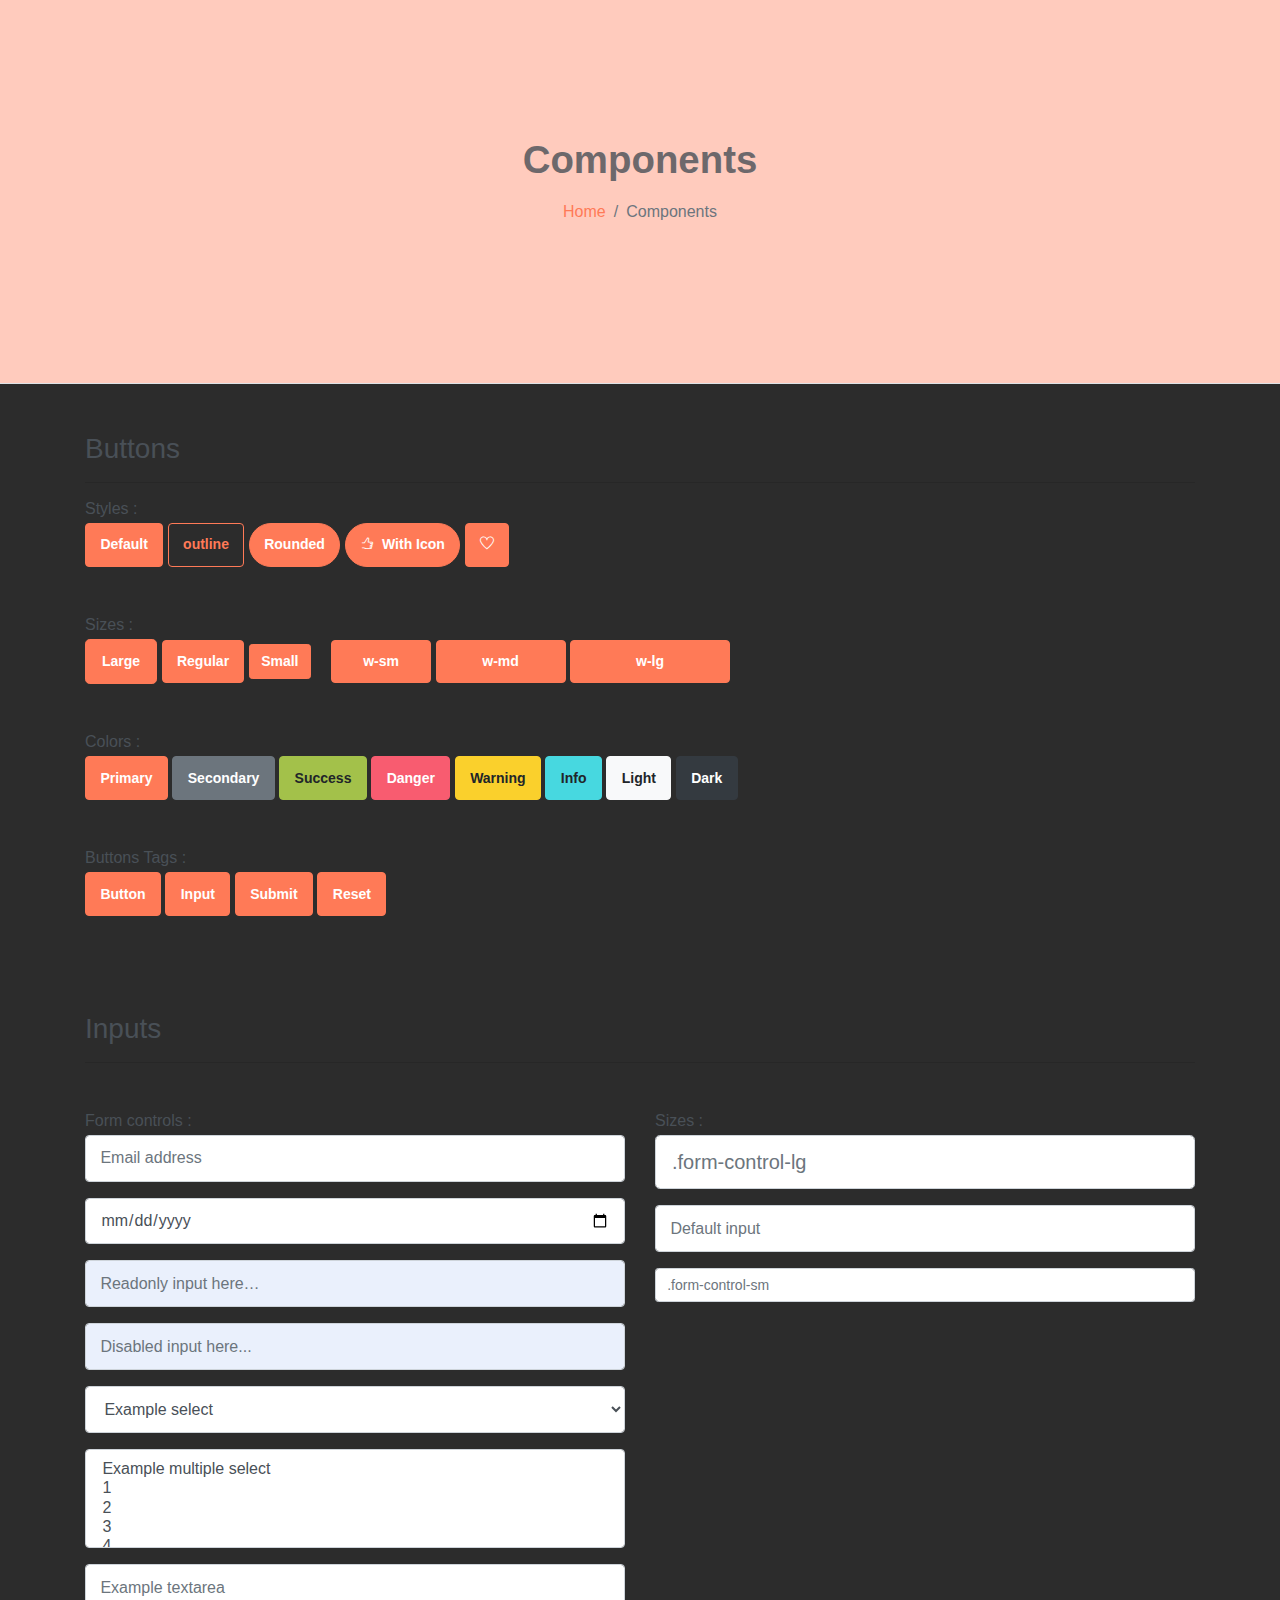
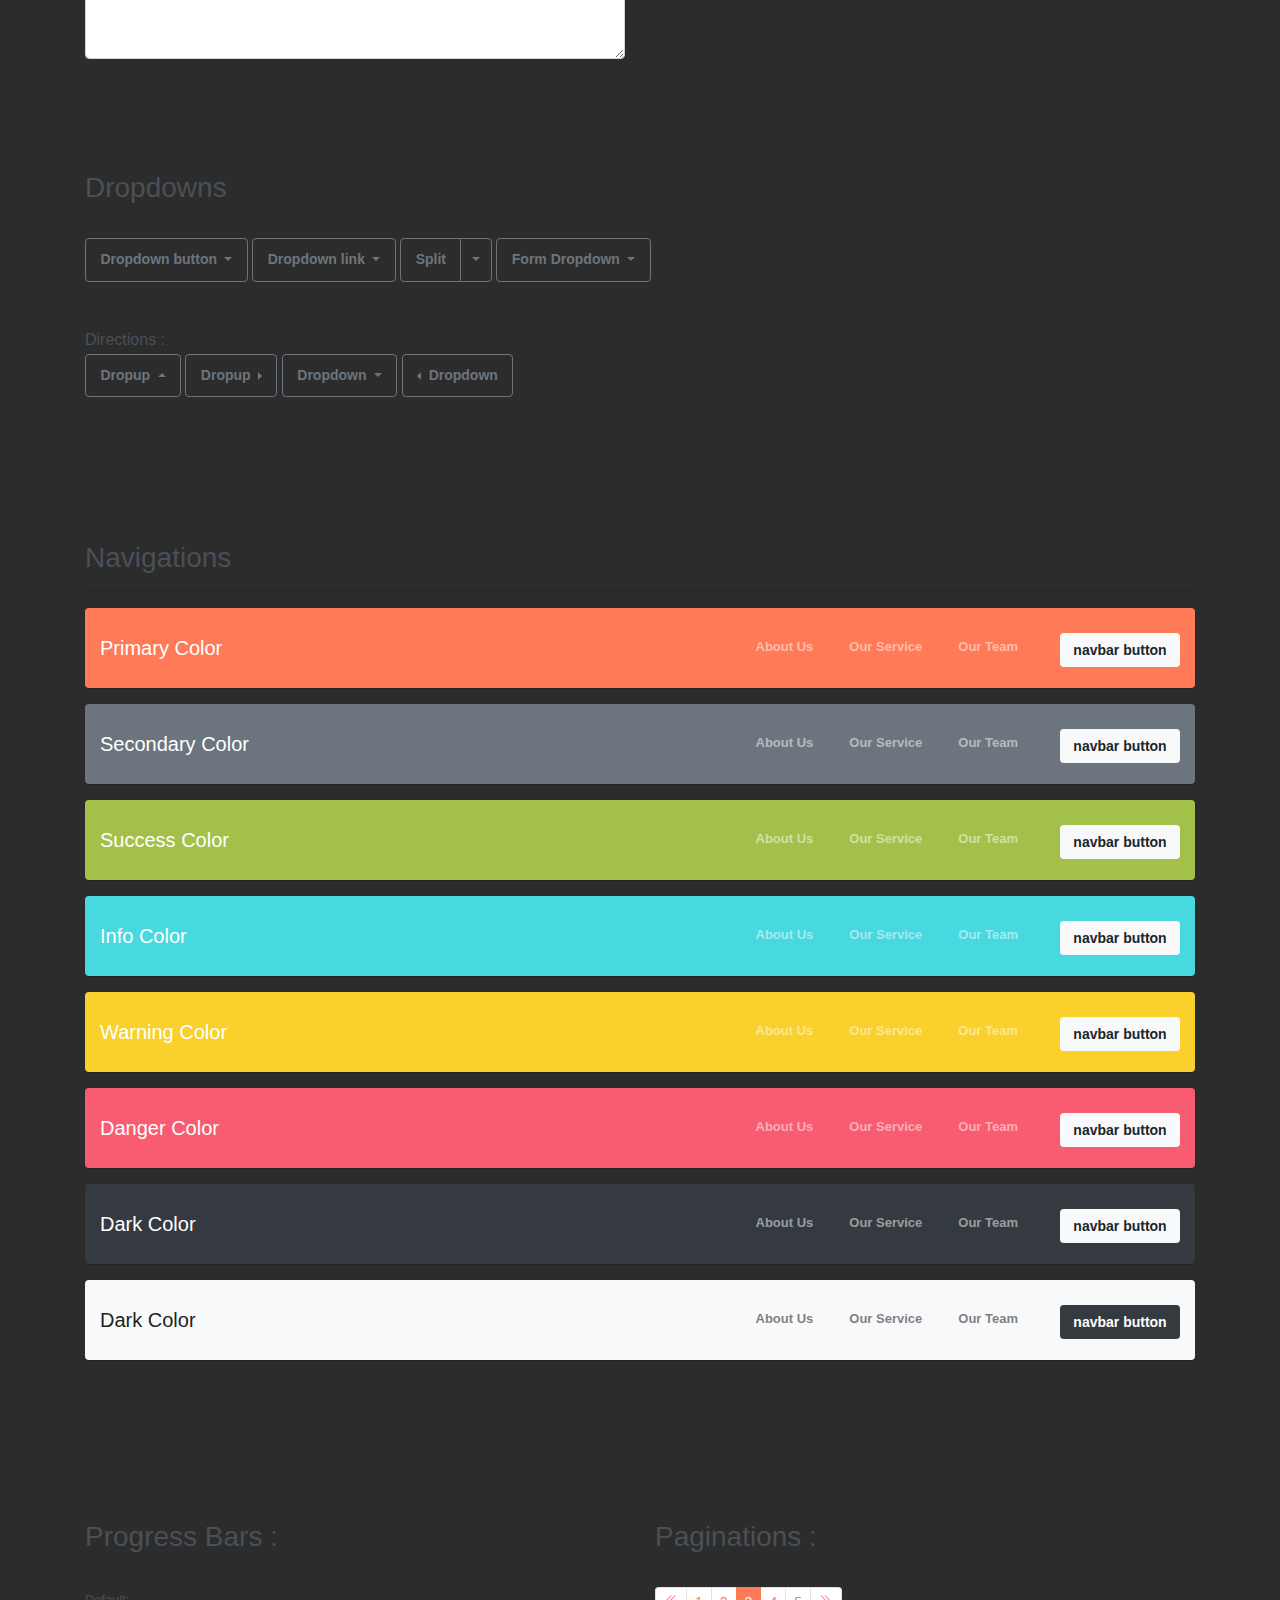
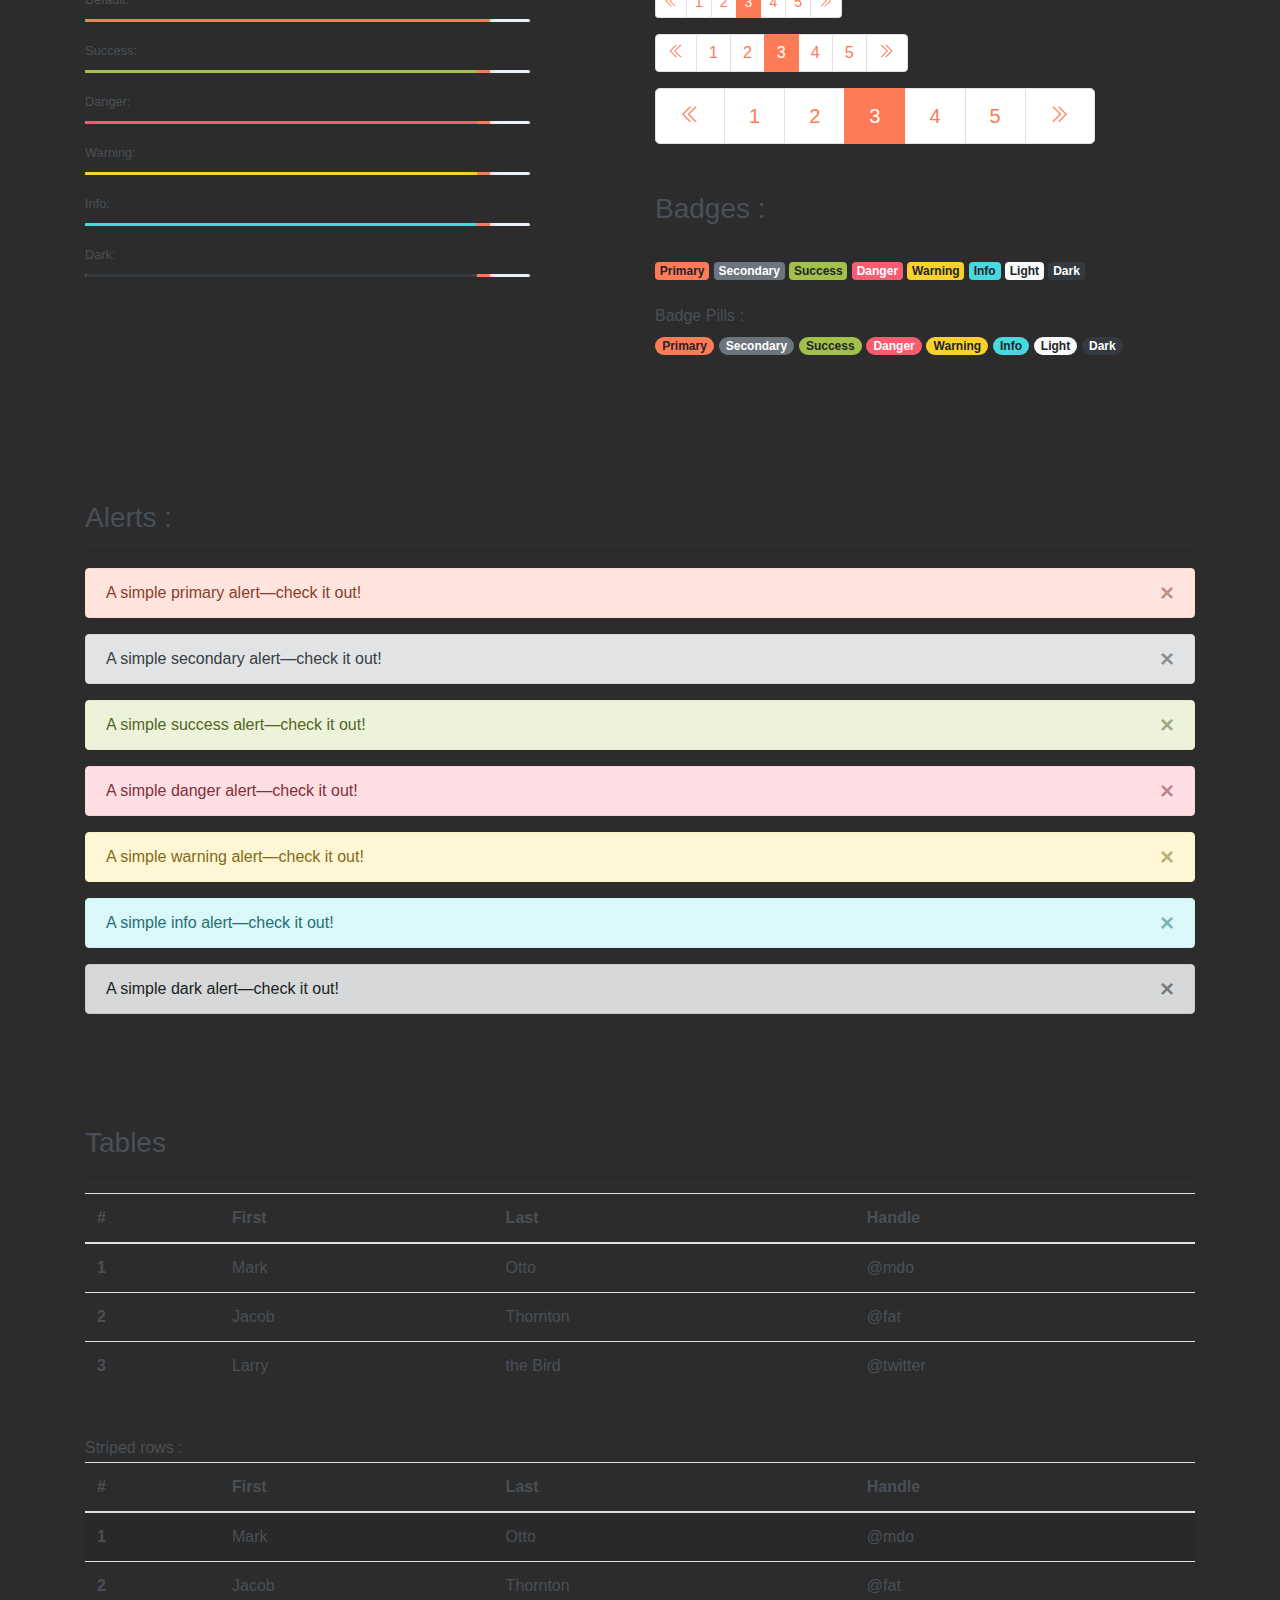
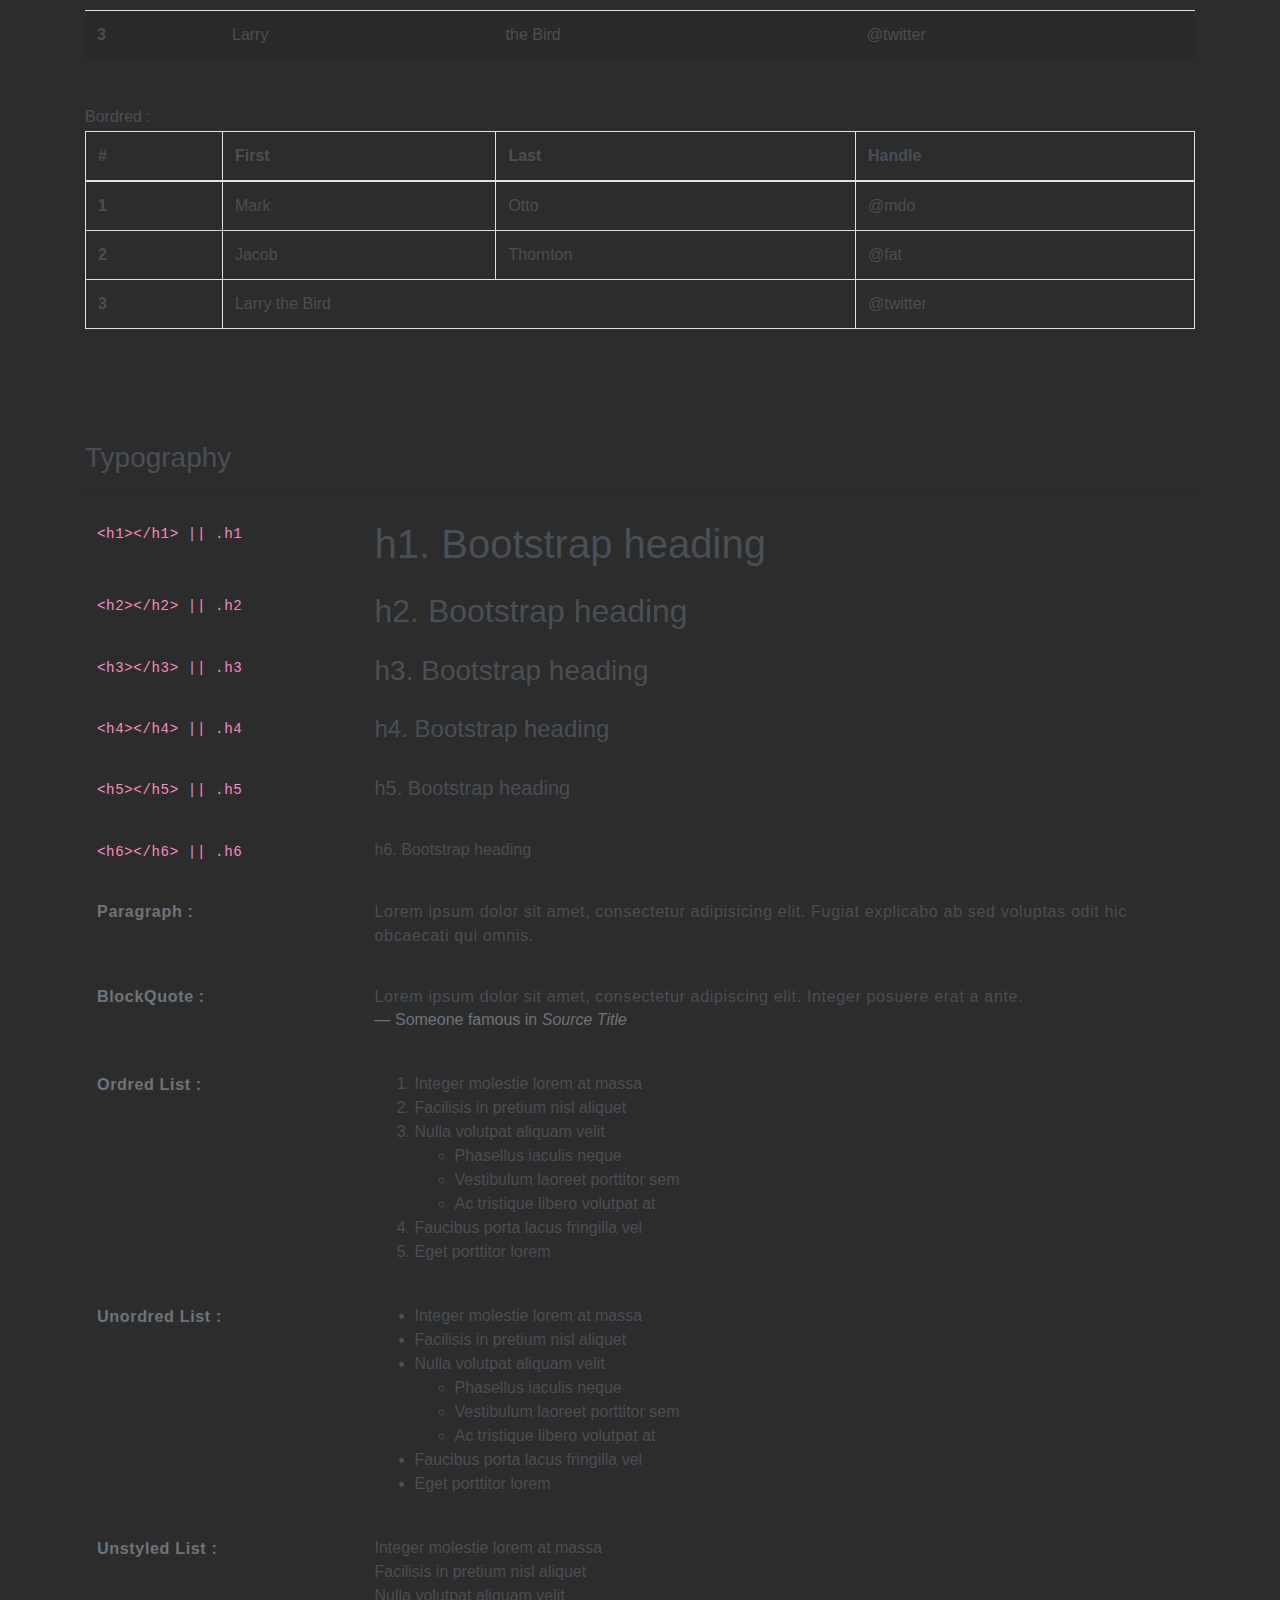
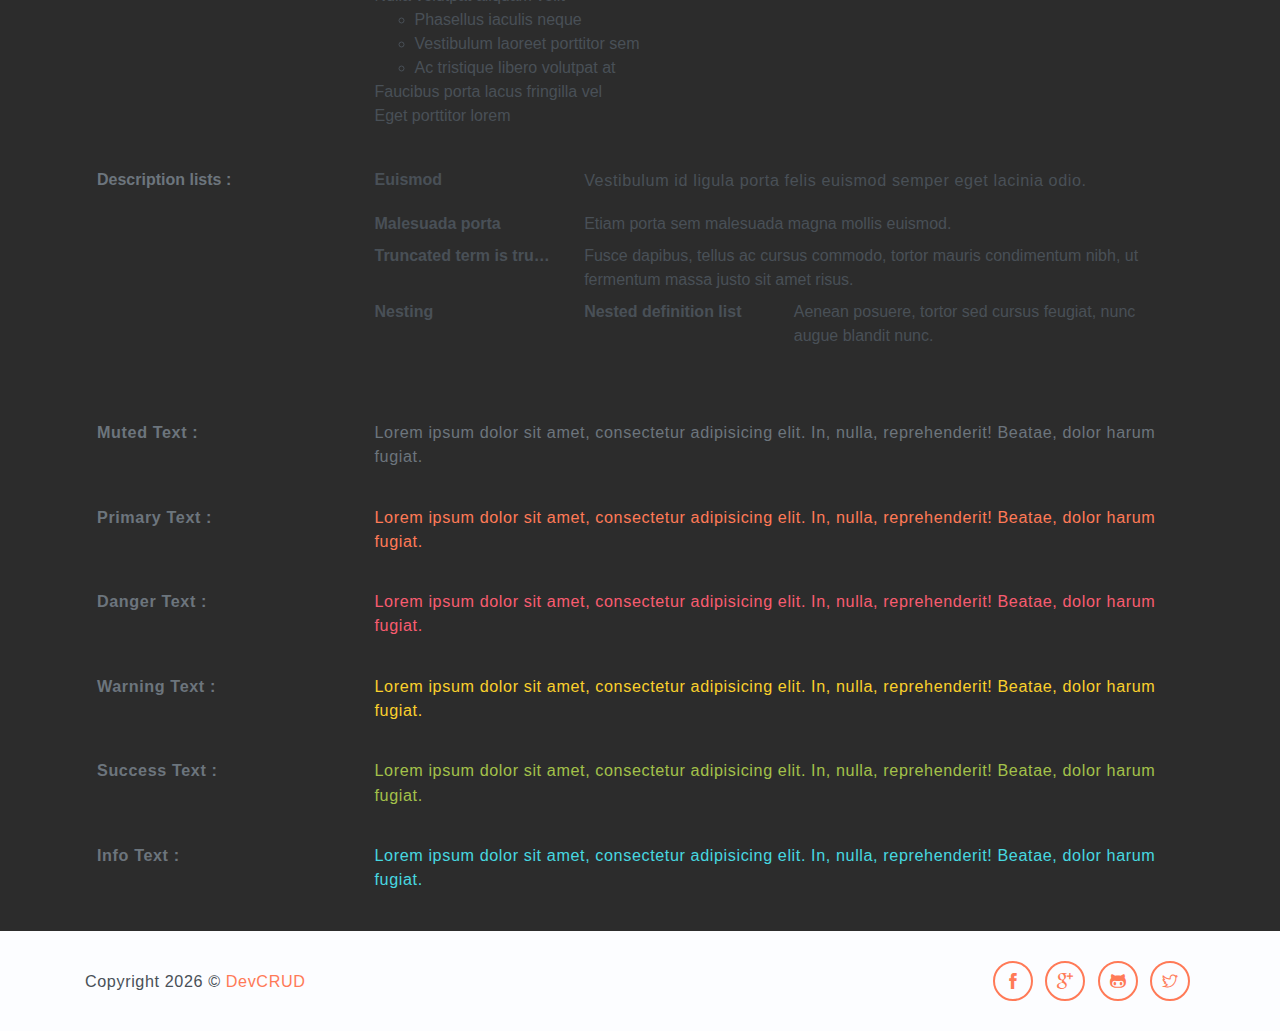
==== commit 63ae7bc3: "updates name and services" ====
--- a/components.html
+++ b/components.html
@@ -7,9 +7,9 @@
    <meta name="author" content="Devcrud">
    <title>Steller | Components</title>
    <!-- font icons -->
-   <link rel="stylesheet" href="assets/vendors/themify-icons/css/themify-icons.css">
+   <link rel="stylesheet" href="css/icons/themify-icons.css">
    <!-- Bootstrap + Steller  -->
-   <link rel="stylesheet" href="assets/css/steller.css">
+   <link rel="stylesheet" href="css/styles.css">
 </head>
 <body>
 
--- a/css/icons/themify-icons.css
+++ b/css/icons/themify-icons.css
@@ -0,0 +1,1081 @@
+@font-face {
+	font-family: 'themify';
+	src:url("themify.eot?-fvbane");
+	src:url("themify.eot?#iefix-fvbane") format("embedded-opentype"),
+		url("themify.woff?-fvbane") format("woff"),
+		url("themify.ttf?-fvbane") format("truetype"),
+		url("themify.svg?-fvbane#themify") format("svg");
+	font-weight: normal;
+	font-style: normal;
+}
+
+[class^="ti-"], [class*=" ti-"] {
+	font-family: 'themify';
+	speak: none;
+	font-style: normal;
+	font-weight: normal;
+	font-variant: normal;
+	text-transform: none;
+	line-height: 1;
+
+	/* Better Font Rendering =========== */
+	-webkit-font-smoothing: antialiased;
+	-moz-osx-font-smoothing: grayscale;
+}
+
+.ti-wand:before {
+	content: "\e600";
+}
+.ti-volume:before {
+	content: "\e601";
+}
+.ti-user:before {
+	content: "\e602";
+}
+.ti-unlock:before {
+	content: "\e603";
+}
+.ti-unlink:before {
+	content: "\e604";
+}
+.ti-trash:before {
+	content: "\e605";
+}
+.ti-thought:before {
+	content: "\e606";
+}
+.ti-target:before {
+	content: "\e607";
+}
+.ti-tag:before {
+	content: "\e608";
+}
+.ti-tablet:before {
+	content: "\e609";
+}
+.ti-star:before {
+	content: "\e60a";
+}
+.ti-spray:before {
+	content: "\e60b";
+}
+.ti-signal:before {
+	content: "\e60c";
+}
+.ti-shopping-cart:before {
+	content: "\e60d";
+}
+.ti-shopping-cart-full:before {
+	content: "\e60e";
+}
+.ti-settings:before {
+	content: "\e60f";
+}
+.ti-search:before {
+	content: "\e610";
+}
+.ti-zoom-in:before {
+	content: "\e611";
+}
+.ti-zoom-out:before {
+	content: "\e612";
+}
+.ti-cut:before {
+	content: "\e613";
+}
+.ti-ruler:before {
+	content: "\e614";
+}
+.ti-ruler-pencil:before {
+	content: "\e615";
+}
+.ti-ruler-alt:before {
+	content: "\e616";
+}
+.ti-bookmark:before {
+	content: "\e617";
+}
+.ti-bookmark-alt:before {
+	content: "\e618";
+}
+.ti-reload:before {
+	content: "\e619";
+}
+.ti-plus:before {
+	content: "\e61a";
+}
+.ti-pin:before {
+	content: "\e61b";
+}
+.ti-pencil:before {
+	content: "\e61c";
+}
+.ti-pencil-alt:before {
+	content: "\e61d";
+}
+.ti-paint-roller:before {
+	content: "\e61e";
+}
+.ti-paint-bucket:before {
+	content: "\e61f";
+}
+.ti-na:before {
+	content: "\e620";
+}
+.ti-mobile:before {
+	content: "\e621";
+}
+.ti-minus:before {
+	content: "\e622";
+}
+.ti-medall:before {
+	content: "\e623";
+}
+.ti-medall-alt:before {
+	content: "\e624";
+}
+.ti-marker:before {
+	content: "\e625";
+}
+.ti-marker-alt:before {
+	content: "\e626";
+}
+.ti-arrow-up:before {
+	content: "\e627";
+}
+.ti-arrow-right:before {
+	content: "\e628";
+}
+.ti-arrow-left:before {
+	content: "\e629";
+}
+.ti-arrow-down:before {
+	content: "\e62a";
+}
+.ti-lock:before {
+	content: "\e62b";
+}
+.ti-location-arrow:before {
+	content: "\e62c";
+}
+.ti-link:before {
+	content: "\e62d";
+}
+.ti-layout:before {
+	content: "\e62e";
+}
+.ti-layers:before {
+	content: "\e62f";
+}
+.ti-layers-alt:before {
+	content: "\e630";
+}
+.ti-key:before {
+	content: "\e631";
+}
+.ti-import:before {
+	content: "\e632";
+}
+.ti-image:before {
+	content: "\e633";
+}
+.ti-heart:before {
+	content: "\e634";
+}
+.ti-heart-broken:before {
+	content: "\e635";
+}
+.ti-hand-stop:before {
+	content: "\e636";
+}
+.ti-hand-open:before {
+	content: "\e637";
+}
+.ti-hand-drag:before {
+	content: "\e638";
+}
+.ti-folder:before {
+	content: "\e639";
+}
+.ti-flag:before {
+	content: "\e63a";
+}
+.ti-flag-alt:before {
+	content: "\e63b";
+}
+.ti-flag-alt-2:before {
+	content: "\e63c";
+}
+.ti-eye:before {
+	content: "\e63d";
+}
+.ti-export:before {
+	content: "\e63e";
+}
+.ti-exchange-vertical:before {
+	content: "\e63f";
+}
+.ti-desktop:before {
+	content: "\e640";
+}
+.ti-cup:before {
+	content: "\e641";
+}
+.ti-crown:before {
+	content: "\e642";
+}
+.ti-comments:before {
+	content: "\e643";
+}
+.ti-comment:before {
+	content: "\e644";
+}
+.ti-comment-alt:before {
+	content: "\e645";
+}
+.ti-close:before {
+	content: "\e646";
+}
+.ti-clip:before {
+	content: "\e647";
+}
+.ti-angle-up:before {
+	content: "\e648";
+}
+.ti-angle-right:before {
+	content: "\e649";
+}
+.ti-angle-left:before {
+	content: "\e64a";
+}
+.ti-angle-down:before {
+	content: "\e64b";
+}
+.ti-check:before {
+	content: "\e64c";
+}
+.ti-check-box:before {
+	content: "\e64d";
+}
+.ti-camera:before {
+	content: "\e64e";
+}
+.ti-announcement:before {
+	content: "\e64f";
+}
+.ti-brush:before {
+	content: "\e650";
+}
+.ti-briefcase:before {
+	content: "\e651";
+}
+.ti-bolt:before {
+	content: "\e652";
+}
+.ti-bolt-alt:before {
+	content: "\e653";
+}
+.ti-blackboard:before {
+	content: "\e654";
+}
+.ti-bag:before {
+	content: "\e655";
+}
+.ti-move:before {
+	content: "\e656";
+}
+.ti-arrows-vertical:before {
+	content: "\e657";
+}
+.ti-arrows-horizontal:before {
+	content: "\e658";
+}
+.ti-fullscreen:before {
+	content: "\e659";
+}
+.ti-arrow-top-right:before {
+	content: "\e65a";
+}
+.ti-arrow-top-left:before {
+	content: "\e65b";
+}
+.ti-arrow-circle-up:before {
+	content: "\e65c";
+}
+.ti-arrow-circle-right:before {
+	content: "\e65d";
+}
+.ti-arrow-circle-left:before {
+	content: "\e65e";
+}
+.ti-arrow-circle-down:before {
+	content: "\e65f";
+}
+.ti-angle-double-up:before {
+	content: "\e660";
+}
+.ti-angle-double-right:before {
+	content: "\e661";
+}
+.ti-angle-double-left:before {
+	content: "\e662";
+}
+.ti-angle-double-down:before {
+	content: "\e663";
+}
+.ti-zip:before {
+	content: "\e664";
+}
+.ti-world:before {
+	content: "\e665";
+}
+.ti-wheelchair:before {
+	content: "\e666";
+}
+.ti-view-list:before {
+	content: "\e667";
+}
+.ti-view-list-alt:before {
+	content: "\e668";
+}
+.ti-view-grid:before {
+	content: "\e669";
+}
+.ti-uppercase:before {
+	content: "\e66a";
+}
+.ti-upload:before {
+	content: "\e66b";
+}
+.ti-underline:before {
+	content: "\e66c";
+}
+.ti-truck:before {
+	content: "\e66d";
+}
+.ti-timer:before {
+	content: "\e66e";
+}
+.ti-ticket:before {
+	content: "\e66f";
+}
+.ti-thumb-up:before {
+	content: "\e670";
+}
+.ti-thumb-down:before {
+	content: "\e671";
+}
+.ti-text:before {
+	content: "\e672";
+}
+.ti-stats-up:before {
+	content: "\e673";
+}
+.ti-stats-down:before {
+	content: "\e674";
+}
+.ti-split-v:before {
+	content: "\e675";
+}
+.ti-split-h:before {
+	content: "\e676";
+}
+.ti-smallcap:before {
+	content: "\e677";
+}
+.ti-shine:before {
+	content: "\e678";
+}
+.ti-shift-right:before {
+	content: "\e679";
+}
+.ti-shift-left:before {
+	content: "\e67a";
+}
+.ti-shield:before {
+	content: "\e67b";
+}
+.ti-notepad:before {
+	content: "\e67c";
+}
+.ti-server:before {
+	content: "\e67d";
+}
+.ti-quote-right:before {
+	content: "\e67e";
+}
+.ti-quote-left:before {
+	content: "\e67f";
+}
+.ti-pulse:before {
+	content: "\e680";
+}
+.ti-printer:before {
+	content: "\e681";
+}
+.ti-power-off:before {
+	content: "\e682";
+}
+.ti-plug:before {
+	content: "\e683";
+}
+.ti-pie-chart:before {
+	content: "\e684";
+}
+.ti-paragraph:before {
+	content: "\e685";
+}
+.ti-panel:before {
+	content: "\e686";
+}
+.ti-package:before {
+	content: "\e687";
+}
+.ti-music:before {
+	content: "\e688";
+}
+.ti-music-alt:before {
+	content: "\e689";
+}
+.ti-mouse:before {
+	content: "\e68a";
+}
+.ti-mouse-alt:before {
+	content: "\e68b";
+}
+.ti-money:before {
+	content: "\e68c";
+}
+.ti-microphone:before {
+	content: "\e68d";
+}
+.ti-menu:before {
+	content: "\e68e";
+}
+.ti-menu-alt:before {
+	content: "\e68f";
+}
+.ti-map:before {
+	content: "\e690";
+}
+.ti-map-alt:before {
+	content: "\e691";
+}
+.ti-loop:before {
+	content: "\e692";
+}
+.ti-location-pin:before {
+	content: "\e693";
+}
+.ti-list:before {
+	content: "\e694";
+}
+.ti-light-bulb:before {
+	content: "\e695";
+}
+.ti-Italic:before {
+	content: "\e696";
+}
+.ti-info:before {
+	content: "\e697";
+}
+.ti-infinite:before {
+	content: "\e698";
+}
+.ti-id-badge:before {
+	content: "\e699";
+}
+.ti-hummer:before {
+	content: "\e69a";
+}
+.ti-home:before {
+	content: "\e69b";
+}
+.ti-help:before {
+	content: "\e69c";
+}
+.ti-headphone:before {
+	content: "\e69d";
+}
+.ti-harddrives:before {
+	content: "\e69e";
+}
+.ti-harddrive:before {
+	content: "\e69f";
+}
+.ti-gift:before {
+	content: "\e6a0";
+}
+.ti-game:before {
+	content: "\e6a1";
+}
+.ti-filter:before {
+	content: "\e6a2";
+}
+.ti-files:before {
+	content: "\e6a3";
+}
+.ti-file:before {
+	content: "\e6a4";
+}
+.ti-eraser:before {
+	content: "\e6a5";
+}
+.ti-envelope:before {
+	content: "\e6a6";
+}
+.ti-download:before {
+	content: "\e6a7";
+}
+.ti-direction:before {
+	content: "\e6a8";
+}
+.ti-direction-alt:before {
+	content: "\e6a9";
+}
+.ti-dashboard:before {
+	content: "\e6aa";
+}
+.ti-control-stop:before {
+	content: "\e6ab";
+}
+.ti-control-shuffle:before {
+	content: "\e6ac";
+}
+.ti-control-play:before {
+	content: "\e6ad";
+}
+.ti-control-pause:before {
+	content: "\e6ae";
+}
+.ti-control-forward:before {
+	content: "\e6af";
+}
+.ti-control-backward:before {
+	content: "\e6b0";
+}
+.ti-cloud:before {
+	content: "\e6b1";
+}
+.ti-cloud-up:before {
+	content: "\e6b2";
+}
+.ti-cloud-down:before {
+	content: "\e6b3";
+}
+.ti-clipboard:before {
+	content: "\e6b4";
+}
+.ti-car:before {
+	content: "\e6b5";
+}
+.ti-calendar:before {
+	content: "\e6b6";
+}
+.ti-book:before {
+	content: "\e6b7";
+}
+.ti-bell:before {
+	content: "\e6b8";
+}
+.ti-basketball:before {
+	content: "\e6b9";
+}
+.ti-bar-chart:before {
+	content: "\e6ba";
+}
+.ti-bar-chart-alt:before {
+	content: "\e6bb";
+}
+.ti-back-right:before {
+	content: "\e6bc";
+}
+.ti-back-left:before {
+	content: "\e6bd";
+}
+.ti-arrows-corner:before {
+	content: "\e6be";
+}
+.ti-archive:before {
+	content: "\e6bf";
+}
+.ti-anchor:before {
+	content: "\e6c0";
+}
+.ti-align-right:before {
+	content: "\e6c1";
+}
+.ti-align-left:before {
+	content: "\e6c2";
+}
+.ti-align-justify:before {
+	content: "\e6c3";
+}
+.ti-align-center:before {
+	content: "\e6c4";
+}
+.ti-alert:before {
+	content: "\e6c5";
+}
+.ti-alarm-clock:before {
+	content: "\e6c6";
+}
+.ti-agenda:before {
+	content: "\e6c7";
+}
+.ti-write:before {
+	content: "\e6c8";
+}
+.ti-window:before {
+	content: "\e6c9";
+}
+.ti-widgetized:before {
+	content: "\e6ca";
+}
+.ti-widget:before {
+	content: "\e6cb";
+}
+.ti-widget-alt:before {
+	content: "\e6cc";
+}
+.ti-wallet:before {
+	content: "\e6cd";
+}
+.ti-video-clapper:before {
+	content: "\e6ce";
+}
+.ti-video-camera:before {
+	content: "\e6cf";
+}
+.ti-vector:before {
+	content: "\e6d0";
+}
+.ti-themify-logo:before {
+	content: "\e6d1";
+}
+.ti-themify-favicon:before {
+	content: "\e6d2";
+}
+.ti-themify-favicon-alt:before {
+	content: "\e6d3";
+}
+.ti-support:before {
+	content: "\e6d4";
+}
+.ti-stamp:before {
+	content: "\e6d5";
+}
+.ti-split-v-alt:before {
+	content: "\e6d6";
+}
+.ti-slice:before {
+	content: "\e6d7";
+}
+.ti-shortcode:before {
+	content: "\e6d8";
+}
+.ti-shift-right-alt:before {
+	content: "\e6d9";
+}
+.ti-shift-left-alt:before {
+	content: "\e6da";
+}
+.ti-ruler-alt-2:before {
+	content: "\e6db";
+}
+.ti-receipt:before {
+	content: "\e6dc";
+}
+.ti-pin2:before {
+	content: "\e6dd";
+}
+.ti-pin-alt:before {
+	content: "\e6de";
+}
+.ti-pencil-alt2:before {
+	content: "\e6df";
+}
+.ti-palette:before {
+	content: "\e6e0";
+}
+.ti-more:before {
+	content: "\e6e1";
+}
+.ti-more-alt:before {
+	content: "\e6e2";
+}
+.ti-microphone-alt:before {
+	content: "\e6e3";
+}
+.ti-magnet:before {
+	content: "\e6e4";
+}
+.ti-line-double:before {
+	content: "\e6e5";
+}
+.ti-line-dotted:before {
+	content: "\e6e6";
+}
+.ti-line-dashed:before {
+	content: "\e6e7";
+}
+.ti-layout-width-full:before {
+	content: "\e6e8";
+}
+.ti-layout-width-default:before {
+	content: "\e6e9";
+}
+.ti-layout-width-default-alt:before {
+	content: "\e6ea";
+}
+.ti-layout-tab:before {
+	content: "\e6eb";
+}
+.ti-layout-tab-window:before {
+	content: "\e6ec";
+}
+.ti-layout-tab-v:before {
+	content: "\e6ed";
+}
+.ti-layout-tab-min:before {
+	content: "\e6ee";
+}
+.ti-layout-slider:before {
+	content: "\e6ef";
+}
+.ti-layout-slider-alt:before {
+	content: "\e6f0";
+}
+.ti-layout-sidebar-right:before {
+	content: "\e6f1";
+}
+.ti-layout-sidebar-none:before {
+	content: "\e6f2";
+}
+.ti-layout-sidebar-left:before {
+	content: "\e6f3";
+}
+.ti-layout-placeholder:before {
+	content: "\e6f4";
+}
+.ti-layout-menu:before {
+	content: "\e6f5";
+}
+.ti-layout-menu-v:before {
+	content: "\e6f6";
+}
+.ti-layout-menu-separated:before {
+	content: "\e6f7";
+}
+.ti-layout-menu-full:before {
+	content: "\e6f8";
+}
+.ti-layout-media-right-alt:before {
+	content: "\e6f9";
+}
+.ti-layout-media-right:before {
+	content: "\e6fa";
+}
+.ti-layout-media-overlay:before {
+	content: "\e6fb";
+}
+.ti-layout-media-overlay-alt:before {
+	content: "\e6fc";
+}
+.ti-layout-media-overlay-alt-2:before {
+	content: "\e6fd";
+}
+.ti-layout-media-left-alt:before {
+	content: "\e6fe";
+}
+.ti-layout-media-left:before {
+	content: "\e6ff";
+}
+.ti-layout-media-center-alt:before {
+	content: "\e700";
+}
+.ti-layout-media-center:before {
+	content: "\e701";
+}
+.ti-layout-list-thumb:before {
+	content: "\e702";
+}
+.ti-layout-list-thumb-alt:before {
+	content: "\e703";
+}
+.ti-layout-list-post:before {
+	content: "\e704";
+}
+.ti-layout-list-large-image:before {
+	content: "\e705";
+}
+.ti-layout-line-solid:before {
+	content: "\e706";
+}
+.ti-layout-grid4:before {
+	content: "\e707";
+}
+.ti-layout-grid3:before {
+	content: "\e708";
+}
+.ti-layout-grid2:before {
+	content: "\e709";
+}
+.ti-layout-grid2-thumb:before {
+	content: "\e70a";
+}
+.ti-layout-cta-right:before {
+	content: "\e70b";
+}
+.ti-layout-cta-left:before {
+	content: "\e70c";
+}
+.ti-layout-cta-center:before {
+	content: "\e70d";
+}
+.ti-layout-cta-btn-right:before {
+	content: "\e70e";
+}
+.ti-layout-cta-btn-left:before {
+	content: "\e70f";
+}
+.ti-layout-column4:before {
+	content: "\e710";
+}
+.ti-layout-column3:before {
+	content: "\e711";
+}
+.ti-layout-column2:before {
+	content: "\e712";
+}
+.ti-layout-accordion-separated:before {
+	content: "\e713";
+}
+.ti-layout-accordion-merged:before {
+	content: "\e714";
+}
+.ti-layout-accordion-list:before {
+	content: "\e715";
+}
+.ti-ink-pen:before {
+	content: "\e716";
+}
+.ti-info-alt:before {
+	content: "\e717";
+}
+.ti-help-alt:before {
+	content: "\e718";
+}
+.ti-headphone-alt:before {
+	content: "\e719";
+}
+.ti-hand-point-up:before {
+	content: "\e71a";
+}
+.ti-hand-point-right:before {
+	content: "\e71b";
+}
+.ti-hand-point-left:before {
+	content: "\e71c";
+}
+.ti-hand-point-down:before {
+	content: "\e71d";
+}
+.ti-gallery:before {
+	content: "\e71e";
+}
+.ti-face-smile:before {
+	content: "\e71f";
+}
+.ti-face-sad:before {
+	content: "\e720";
+}
+.ti-credit-card:before {
+	content: "\e721";
+}
+.ti-control-skip-forward:before {
+	content: "\e722";
+}
+.ti-control-skip-backward:before {
+	content: "\e723";
+}
+.ti-control-record:before {
+	content: "\e724";
+}
+.ti-control-eject:before {
+	content: "\e725";
+}
+.ti-comments-smiley:before {
+	content: "\e726";
+}
+.ti-brush-alt:before {
+	content: "\e727";
+}
+.ti-youtube:before {
+	content: "\e728";
+}
+.ti-vimeo:before {
+	content: "\e729";
+}
+.ti-twitter:before {
+	content: "\e72a";
+}
+.ti-time:before {
+	content: "\e72b";
+}
+.ti-tumblr:before {
+	content: "\e72c";
+}
+.ti-skype:before {
+	content: "\e72d";
+}
+.ti-share:before {
+	content: "\e72e";
+}
+.ti-share-alt:before {
+	content: "\e72f";
+}
+.ti-rocket:before {
+	content: "\e730";
+}
+.ti-pinterest:before {
+	content: "\e731";
+}
+.ti-new-window:before {
+	content: "\e732";
+}
+.ti-microsoft:before {
+	content: "\e733";
+}
+.ti-list-ol:before {
+	content: "\e734";
+}
+.ti-linkedin:before {
+	content: "\e735";
+}
+.ti-layout-sidebar-2:before {
+	content: "\e736";
+}
+.ti-layout-grid4-alt:before {
+	content: "\e737";
+}
+.ti-layout-grid3-alt:before {
+	content: "\e738";
+}
+.ti-layout-grid2-alt:before {
+	content: "\e739";
+}
+.ti-layout-column4-alt:before {
+	content: "\e73a";
+}
+.ti-layout-column3-alt:before {
+	content: "\e73b";
+}
+.ti-layout-column2-alt:before {
+	content: "\e73c";
+}
+.ti-instagram:before {
+	content: "\e73d";
+}
+.ti-google:before {
+	content: "\e73e";
+}
+.ti-github:before {
+	content: "\e73f";
+}
+.ti-flickr:before {
+	content: "\e740";
+}
+.ti-facebook:before {
+	content: "\e741";
+}
+.ti-dropbox:before {
+	content: "\e742";
+}
+.ti-dribbble:before {
+	content: "\e743";
+}
+.ti-apple:before {
+	content: "\e744";
+}
+.ti-android:before {
+	content: "\e745";
+}
+.ti-save:before {
+	content: "\e746";
+}
+.ti-save-alt:before {
+	content: "\e747";
+}
+.ti-yahoo:before {
+	content: "\e748";
+}
+.ti-wordpress:before {
+	content: "\e749";
+}
+.ti-vimeo-alt:before {
+	content: "\e74a";
+}
+.ti-twitter-alt:before {
+	content: "\e74b";
+}
+.ti-tumblr-alt:before {
+	content: "\e74c";
+}
+.ti-trello:before {
+	content: "\e74d";
+}
+.ti-stack-overflow:before {
+	content: "\e74e";
+}
+.ti-soundcloud:before {
+	content: "\e74f";
+}
+.ti-sharethis:before {
+	content: "\e750";
+}
+.ti-sharethis-alt:before {
+	content: "\e751";
+}
+.ti-reddit:before {
+	content: "\e752";
+}
+.ti-pinterest-alt:before {
+	content: "\e753";
+}
+.ti-microsoft-alt:before {
+	content: "\e754";
+}
+.ti-linux:before {
+	content: "\e755";
+}
+.ti-jsfiddle:before {
+	content: "\e756";
+}
+.ti-joomla:before {
+	content: "\e757";
+}
+.ti-html5:before {
+	content: "\e758";
+}
+.ti-flickr-alt:before {
+	content: "\e759";
+}
+.ti-email:before {
+	content: "\e75a";
+}
+.ti-drupal:before {
+	content: "\e75b";
+}
+.ti-dropbox-alt:before {
+	content: "\e75c";
+}
+.ti-css3:before {
+	content: "\e75d";
+}
+.ti-rss:before {
+	content: "\e75e";
+}
+.ti-rss-alt:before {
+	content: "\e75f";
+}
